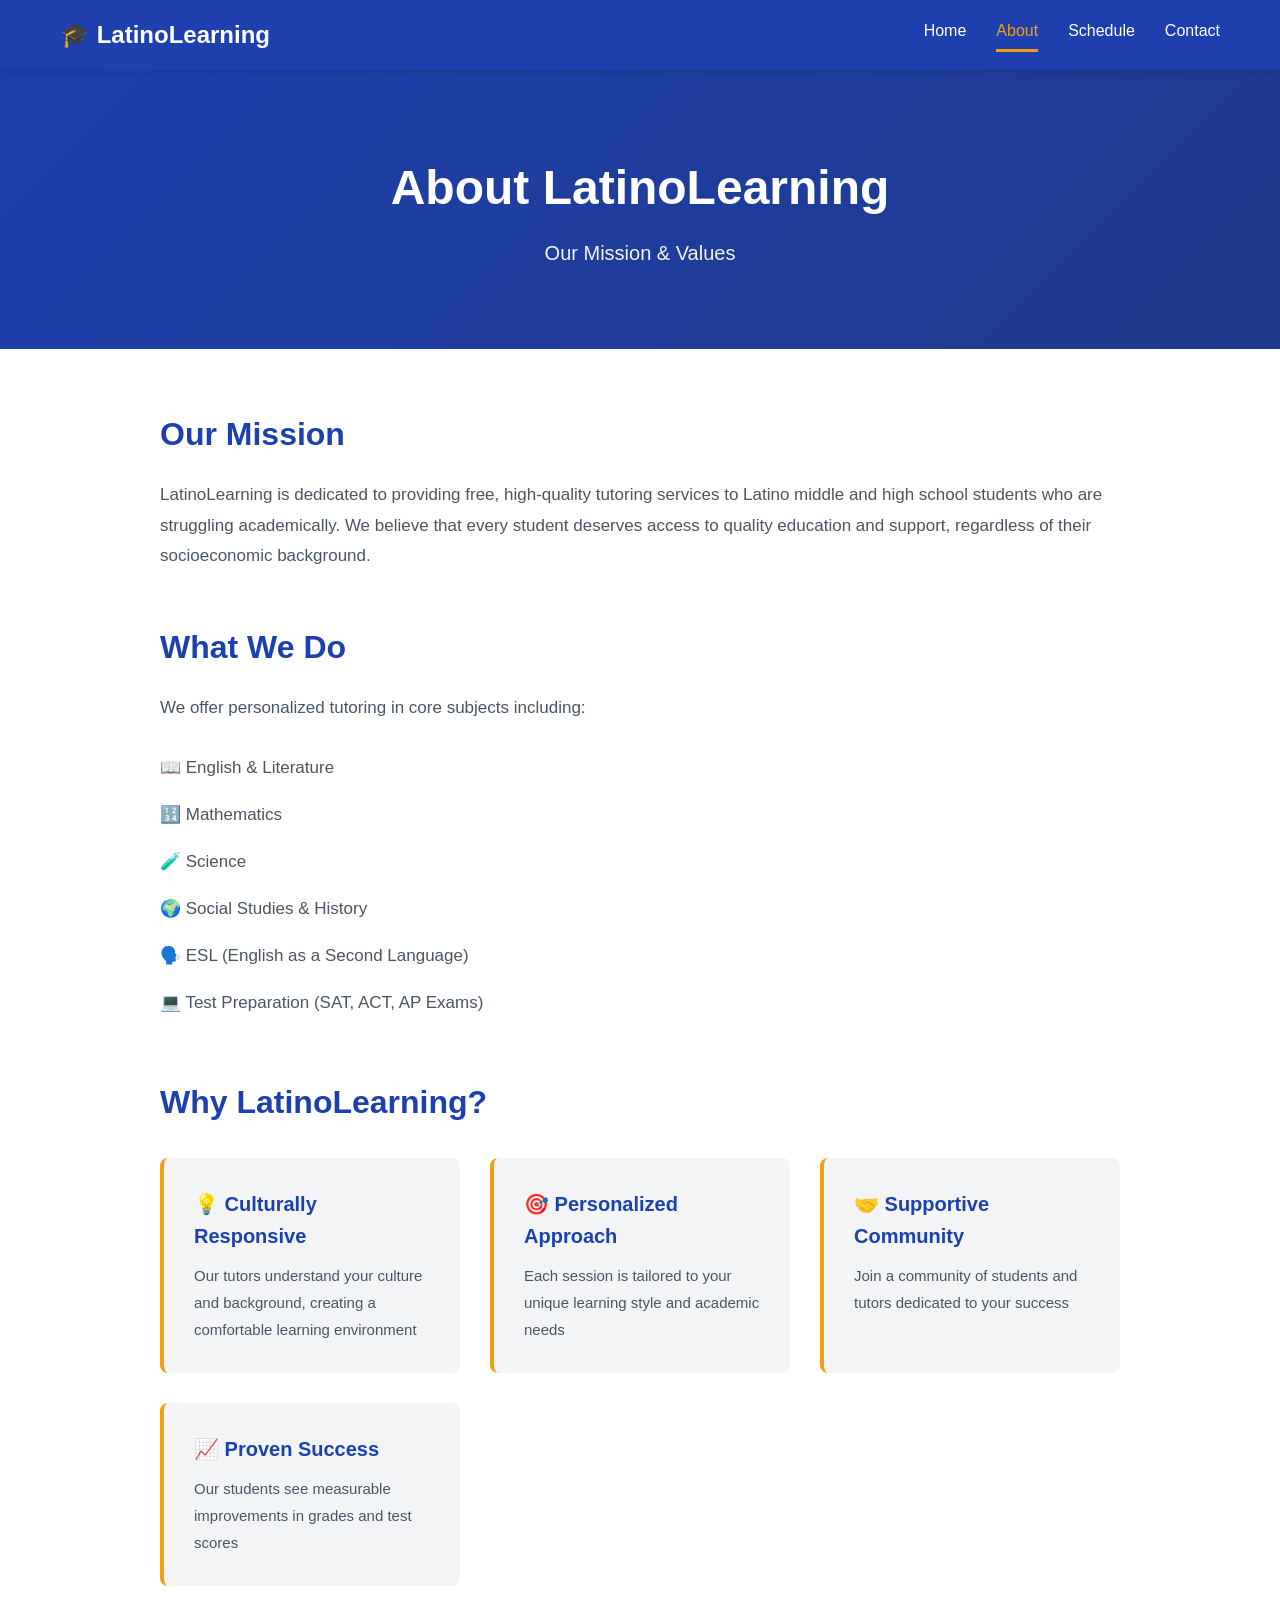
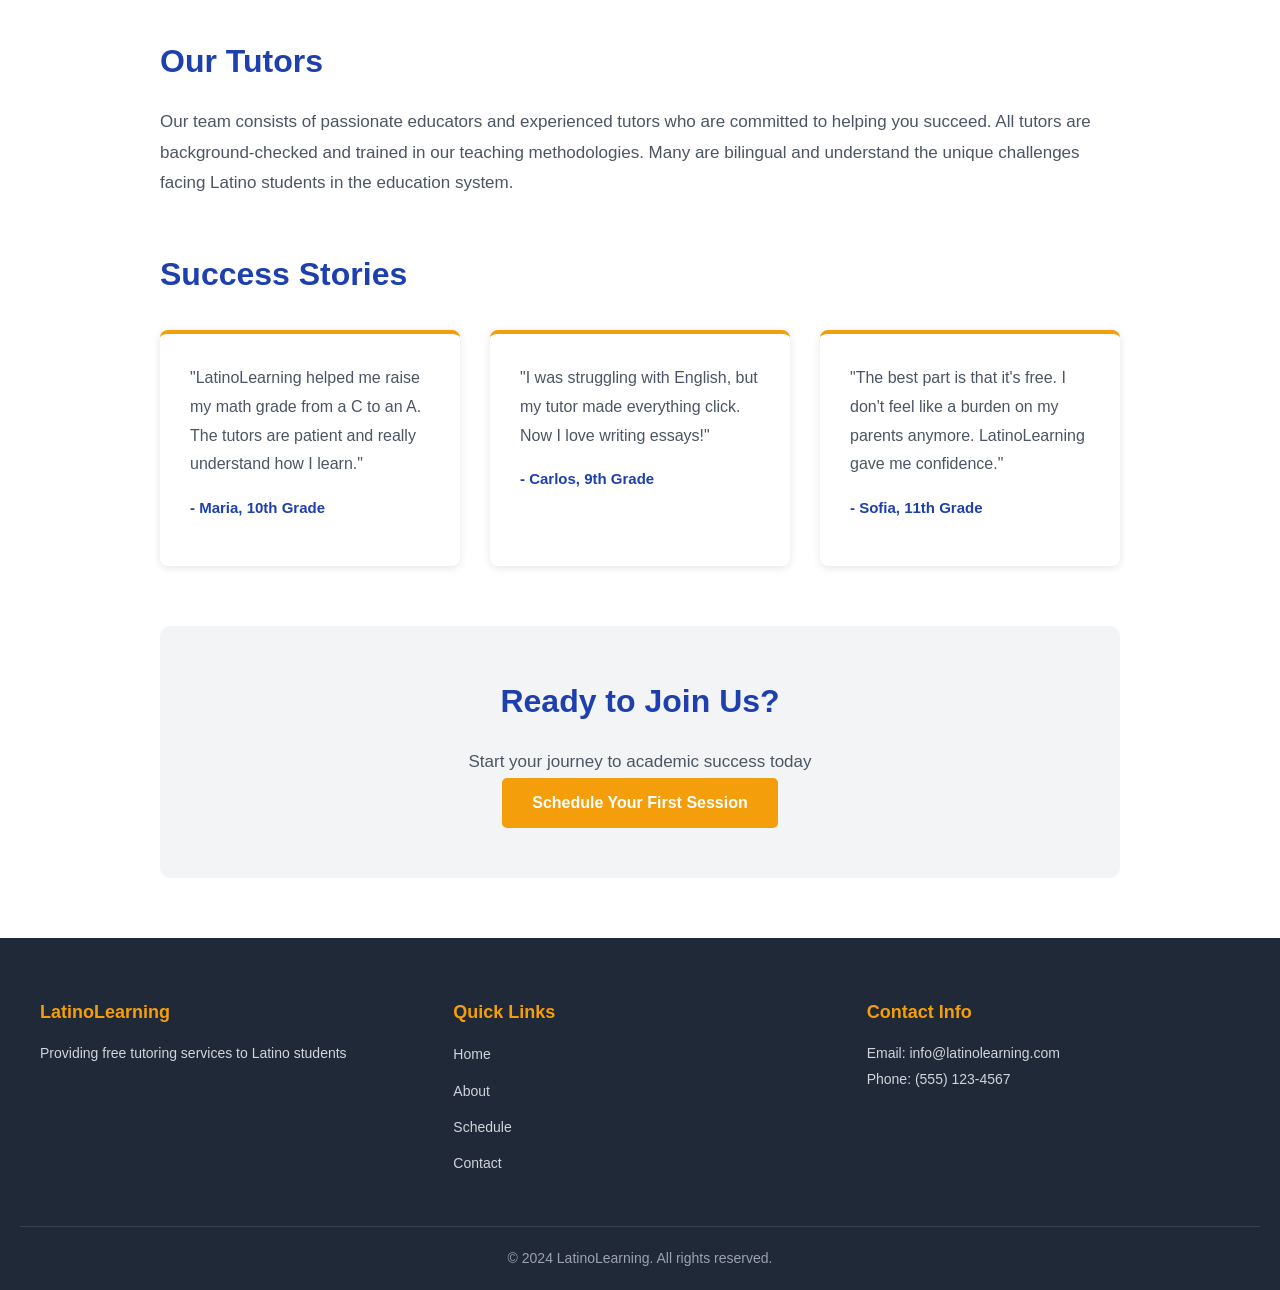
==== about.html @ cfc7b00e "Create about.html page for LatinoLearning website" ====
<!DOCTYPE html>
<html lang="en">
<head>
    <meta charset="UTF-8">
    <meta name="viewport" content="width=device-width, initial-scale=1.0">
    <title>About - LatinoLearning</title>
    <link rel="stylesheet" href="styles.css">
</head>
<body>
    <!-- Navigation Bar -->
    <nav class="navbar">
        <div class="nav-container">
            <div class="nav-logo">
                <a href="index.html">🎓 LatinoLearning</a>
            </div>
            <ul class="nav-menu">
                <li class="nav-item"><a href="index.html" class="nav-link">Home</a></li>
                <li class="nav-item"><a href="about.html" class="nav-link active">About</a></li>
                <li class="nav-item"><a href="scheduling.html" class="nav-link">Schedule</a></li>
                <li class="nav-item"><a href="contact.html" class="nav-link">Contact</a></li>
            </ul>
        </div>
    </nav>

    <!-- About Hero -->
    <section class="page-hero">
        <h1>About LatinoLearning</h1>
        <p>Our Mission & Values</p>
    </section>

    <!-- About Content -->
    <section class="about-content">
        <div class="about-section">
            <h2>Our Mission</h2>
            <p>
                LatinoLearning is dedicated to providing free, high-quality tutoring services to Latino middle and high school students 
                who are struggling academically. We believe that every student deserves access to quality education and support, 
                regardless of their socioeconomic background.
            </p>
        </div>

        <div class="about-section">
            <h2>What We Do</h2>
            <p>
                We offer personalized tutoring in core subjects including:
            </p>
            <ul class="subject-list">
                <li>📖 English & Literature</li>
                <li>🔢 Mathematics</li>
                <li>🧪 Science</li>
                <li>🌍 Social Studies & History</li>
                <li>🗣️ ESL (English as a Second Language)</li>
                <li>💻 Test Preparation (SAT, ACT, AP Exams)</li>
            </ul>
        </div>

        <div class="about-section">
            <h2>Why LatinoLearning?</h2>
            <div class="benefits-grid">
                <div class="benefit-item">
                    <h3>💡 Culturally Responsive</h3>
                    <p>Our tutors understand your culture and background, creating a comfortable learning environment</p>
                </div>
                <div class="benefit-item">
                    <h3>🎯 Personalized Approach</h3>
                    <p>Each session is tailored to your unique learning style and academic needs</p>
                </div>
                <div class="benefit-item">
                    <h3>🤝 Supportive Community</h3>
                    <p>Join a community of students and tutors dedicated to your success</p>
                </div>
                <div class="benefit-item">
                    <h3>📈 Proven Success</h3>
                    <p>Our students see measurable improvements in grades and test scores</p>
                </div>
            </div>
        </div>

        <div class="about-section">
            <h2>Our Tutors</h2>
            <p>
                Our team consists of passionate educators and experienced tutors who are committed to helping you succeed. 
                All tutors are background-checked and trained in our teaching methodologies. Many are bilingual and understand 
                the unique challenges facing Latino students in the education system.
            </p>
        </div>

        <div class="about-section">
            <h2>Success Stories</h2>
            <div class="testimonials">
                <div class="testimonial">
                    <p>"LatinoLearning helped me raise my math grade from a C to an A. The tutors are patient and really understand how I learn."</p>
                    <p class="testimonial-author">- Maria, 10th Grade</p>
                </div>
                <div class="testimonial">
                    <p>"I was struggling with English, but my tutor made everything click. Now I love writing essays!"</p>
                    <p class="testimonial-author">- Carlos, 9th Grade</p>
                </div>
                <div class="testimonial">
                    <p>"The best part is that it's free. I don't feel like a burden on my parents anymore. LatinoLearning gave me confidence."</p>
                    <p class="testimonial-author">- Sofia, 11th Grade</p>
                </div>
            </div>
        </div>

        <div class="about-section cta-section">
            <h2>Ready to Join Us?</h2>
            <p>Start your journey to academic success today</p>
            <a href="scheduling.html" class="btn btn-primary">Schedule Your First Session</a>
        </div>
    </section>

    <!-- Footer -->
    <footer class="footer">
        <div class="footer-content">
            <div class="footer-section">
                <h4>LatinoLearning</h4>
                <p>Providing free tutoring services to Latino students</p>
            </div>
            <div class="footer-section">
                <h4>Quick Links</h4>
                <ul>
                    <li><a href="index.html">Home</a></li>
                    <li><a href="about.html">About</a></li>
                    <li><a href="scheduling.html">Schedule</a></li>
                    <li><a href="contact.html">Contact</a></li>
                </ul>
            </div>
            <div class="footer-section">
                <h4>Contact Info</h4>
                <p>Email: <a href="mailto:info@latinolearning.com">info@latinolearning.com</a></p>
                <p>Phone: (555) 123-4567</p>
            </div>
        </div>
        <div class="footer-bottom">
            <p>&copy; 2024 LatinoLearning. All rights reserved.</p>
        </div>
    </footer>

    <script src="script.js"></script>
</body>
</html>
---- styles.css ----
/* ==================== GENERAL STYLES ==================== */
* {
    margin: 0;
    padding: 0;
    box-sizing: border-box;
}

:root {
    --primary-color: #1e40af;
    --secondary-color: #f59e0b;
    --success-color: #10b981;
    --danger-color: #ef4444;
    --light-bg: #f3f4f6;
    --dark-text: #1f2937;
    --medium-text: #4b5563;
    --light-text: #9ca3af;
    --border-color: #e5e7eb;
}

body {
    font-family: 'Segoe UI', Tahoma, Geneva, Verdana, sans-serif;
    color: var(--dark-text);
    line-height: 1.6;
    background-color: #fff;
}

/* ==================== NAVIGATION BAR ==================== */
.navbar {
    background-color: var(--primary-color);
    padding: 0;
    position: sticky;
    top: 0;
    z-index: 100;
    box-shadow: 0 2px 4px rgba(0, 0, 0, 0.1);
}

.nav-container {
    max-width: 1200px;
    margin: 0 auto;
    padding: 0 20px;
    display: flex;
    justify-content: space-between;
    align-items: center;
    height: 70px;
}

.nav-logo a {
    color: white;
    font-size: 24px;
    font-weight: bold;
    text-decoration: none;
    transition: opacity 0.3s;
}

.nav-logo a:hover {
    opacity: 0.9;
}

.nav-menu {
    display: flex;
    list-style: none;
    gap: 30px;
}

.nav-item {
    height: 70px;
    display: flex;
    align-items: center;
}

.nav-link {
    color: white;
    text-decoration: none;
    font-weight: 500;
    transition: color 0.3s;
    padding-bottom: 5px;
    border-bottom: 3px solid transparent;
}

.nav-link:hover,
.nav-link.active {
    color: var(--secondary-color);
    border-bottom-color: var(--secondary-color);
}

/* ==================== HERO SECTION ==================== */
.hero {
    background: linear-gradient(135deg, var(--primary-color) 0%, #1e3a8a 100%);
    color: white;
    padding: 120px 20px;
    text-align: center;
    min-height: 600px;
    display: flex;
    align-items: center;
    justify-content: center;
}

.hero-content {
    max-width: 800px;
}

.hero h1 {
    font-size: 56px;
    margin-bottom: 20px;
    font-weight: bold;
}

.hero p {
    font-size: 24px;
    margin-bottom: 10px;
}

.hero-subtitle {
    font-size: 18px;
    margin-bottom: 40px;
    opacity: 0.95;
}

.hero-buttons {
    display: flex;
    gap: 20px;
    justify-content: center;
    flex-wrap: wrap;
}

/* ==================== BUTTONS ==================== */
.btn {
    padding: 12px 30px;
    border-radius: 5px;
    text-decoration: none;
    font-size: 16px;
    font-weight: 600;
    transition: all 0.3s;
    border: none;
    cursor: pointer;
    display: inline-block;
}

.btn-primary {
    background-color: var(--secondary-color);
    color: white;
}

.btn-primary:hover {
    background-color: #d97706;
    transform: translateY(-2px);
    box-shadow: 0 4px 12px rgba(245, 158, 11, 0.3);
}

.btn-secondary {
    background-color: white;
    color: var(--primary-color);
}

.btn-secondary:hover {
    background-color: var(--light-bg);
    transform: translateY(-2px);
}

.btn-large {
    padding: 15px 40px;
    font-size: 18px;
}

/* ==================== FEATURES SECTION ==================== */
.features {
    max-width: 1200px;
    margin: 100px auto;
    padding: 0 20px;
}

.features h2 {
    text-align: center;
    font-size: 42px;
    margin-bottom: 60px;
    color: var(--dark-text);
}

.features-grid {
    display: grid;
    grid-template-columns: repeat(auto-fit, minmax(300px, 1fr));
    gap: 40px;
}

.feature-card {
    background: white;
    padding: 40px 30px;
    border-radius: 10px;
    text-align: center;
    box-shadow: 0 2px 8px rgba(0, 0, 0, 0.1);
    transition: all 0.3s;
}

.feature-card:hover {
    transform: translateY(-5px);
    box-shadow: 0 8px 20px rgba(0, 0, 0, 0.15);
}

.feature-icon {
    font-size: 48px;
    margin-bottom: 20px;
}

.feature-card h3 {
    font-size: 24px;
    margin-bottom: 15px;
    color: var(--primary-color);
}

.feature-card p {
    color: var(--medium-text);
    line-height: 1.8;
}

/* ==================== CTA SECTION ==================== */
.cta {
    background: linear-gradient(135deg, var(--primary-color) 0%, #1e3a8a 100%);
    color: white;
    padding: 80px 20px;
    text-align: center;
    margin: 100px 0 0 0;
}

.cta h2 {
    font-size: 42px;
    margin-bottom: 20px;
}

.cta p {
    font-size: 20px;
    margin-bottom: 30px;
    opacity: 0.95;
}

/* ==================== ABOUT PAGE ==================== */
.page-hero {
    background: linear-gradient(135deg, var(--primary-color) 0%, #1e3a8a 100%);
    color: white;
    padding: 80px 20px;
    text-align: center;
}

.page-hero h1 {
    font-size: 48px;
    margin-bottom: 10px;
}

.page-hero p {
    font-size: 20px;
    opacity: 0.95;
}

.about-content {
    max-width: 1000px;
    margin: 60px auto;
    padding: 0 20px;
}

.about-section {
    margin-bottom: 50px;
}

.about-section h2 {
    font-size: 32px;
    color: var(--primary-color);
    margin-bottom: 20px;
}

.about-section p {
    font-size: 17px;
    color: var(--medium-text);
    line-height: 1.8;
}

.subject-list {
    list-style: none;
    margin-top: 20px;
}

.subject-list li {
    padding: 10px 0;
    font-size: 17px;
    color: var(--medium-text);
}

.benefits-grid {
    display: grid;
    grid-template-columns: repeat(auto-fit, minmax(250px, 1fr));
    gap: 30px;
    margin-top: 30px;
}

.benefit-item {
    background: var(--light-bg);
    padding: 30px;
    border-radius: 8px;
    border-left: 4px solid var(--secondary-color);
}

.benefit-item h3 {
    font-size: 20px;
    color: var(--primary-color);
    margin-bottom: 10px;
}

.benefit-item p {
    color: var(--medium-text);
    font-size: 15px;
}

.testimonials {
    display: grid;
    grid-template-columns: repeat(auto-fit, minmax(250px, 1fr));
    gap: 30px;
    margin-top: 30px;
}

.testimonial {
    background: white;
    padding: 30px;
    border-radius: 8px;
    box-shadow: 0 2px 8px rgba(0, 0, 0, 0.1);
    border-top: 4px solid var(--secondary-color);
}

.testimonial p {
    color: var(--medium-text);
    font-size: 16px;
    line-height: 1.8;
    margin-bottom: 15px;
}

.testimonial-author {
    font-weight: 600;
    color: var(--primary-color) !important;
    font-size: 15px !important;
}

.cta-section {
    background: var(--light-bg);
    padding: 50px;
    border-radius: 10px;
    text-align: center;
    margin-top: 60px;
}

.cta-section h2 {
    color: var(--primary-color);
}

/* ==================== SCHEDULING PAGE ==================== */
.scheduling-content {
    max-width: 1200px;
    margin: 60px auto;
    padding: 0 20px;
}

.scheduling-container {
    display: grid;
    grid-template-columns: 1fr 1fr;
    gap: 50px;
}

.scheduling-form-section h2,
.scheduling-info-section h2 {
    font-size: 32px;
    color: var(--primary-color);
    margin-bottom: 30px;
}

.scheduling-form-section h3,
.scheduling-info-section h3 {
    font-size: 24px;
    color: var(--primary-color);
    margin-bottom: 20px;
}

/* ==================== FORMS ==================== */
.scheduling-form,
.contact-form {
    display: flex;
    flex-direction: column;
}

.form-group {
    margin-bottom: 25px;
}

.form-group label {
    display: block;
    margin-bottom: 8px;
    font-weight: 600;
    color: var(--dark-text);
    font-size: 15px;
}

.form-group input,
.form-group select,
.form-group textarea {
    width: 100%;
    padding: 12px;
    border: 2px solid var(--border-color);
    border-radius: 5px;
    font-size: 15px;
    font-family: inherit;
    transition: border-color 0.3s;
}

.form-group input:focus,
.form-group select:focus,
.form-group textarea:focus {
    outline: none;
    border-color: var(--primary-color);
}

.form-group.checkbox {
    display: flex;
    align-items: center;
    flex-direction: row;
}

.form-group.checkbox input {
    width: auto;
    margin-right: 10px;
    margin-bottom: 0;
    cursor: pointer;
}

.form-group.checkbox label {
    margin-bottom: 0;
    margin-top: 0;
}

.form-note {
    font-size: 13px;
    color: var(--light-text);
    margin-top: 10px;
}

.form-message {
    padding: 15px;
    border-radius: 5px;
    margin-top: 20px;
    display: none;
    font-weight: 500;
}

.form-message.success {
    background-color: #d1fae5;
    color: #065f46;
    display: block;
}

.form-message.error {
    background-color: #fee2e2;
    color: #991b1b;
    display: block;
}

/* ==================== SCHEDULING INFO ==================== */
.info-box {
    background: var(--light-bg);
    padding: 20px;
    border-radius: 8px;
    margin-bottom: 20px;
    border-left: 4px solid var(--secondary-color);
}

.info-box h4 {
    color: var(--primary-color);
    margin-bottom: 10px;
    font-size: 16px;
}

.info-box p {
    color: var(--medium-text);
    font-size: 15px;
}

.faq {
    margin-top: 20px;
}

.faq-item {
    background: white;
    padding: 20px;
    border-radius: 8px;
    margin-bottom: 15px;
    border-left: 4px solid var(--secondary-color);
    box-shadow: 0 2px 4px rgba(0, 0, 0, 0.05);
}

.faq-item h4 {
    color: var(--primary-color);
    margin-bottom: 10px;
    font-size: 16px;
}

.faq-item p {
    color: var(--medium-text);
    font-size: 15px;
    line-height: 1.6;
}

/* ==================== CONTACT PAGE ==================== */
.contact-content {
    max-width: 1200px;
    margin: 60px auto;
    padding: 0 20px;
}

.contact-container {
    display: grid;
    grid-template-columns: 1fr 1fr;
    gap: 50px;
}

.contact-form-section h2,
.contact-info-section h2 {
    font-size: 32px;
    color: var(--primary-color);
    margin-bottom: 30px;
}

.contact-method {
    background: var(--light-bg);
    padding: 30px;
    border-radius: 8px;
    margin-bottom: 30px;
}

.contact-method h3 {
    color: var(--primary-color);
    margin-bottom: 15px;
    font-size: 20px;
}

.contact-method p {
    color: var(--medium-text);
    font-size: 15px;
    line-height: 1.8;
    margin-bottom: 10px;
}

.contact-method a {
    color: var(--primary-color);
    text-decoration: none;
    font-weight: 500;
    transition: color 0.3s;
}

.contact-method a:hover {
    color: var(--secondary-color);
}

.hours-list {
    list-style: none;
    margin: 15px 0;
}

.hours-list li {
    color: var(--medium-text);
    margin-bottom: 8px;
    font-size: 15px;
}

.social-links {
    display: flex;
    gap: 15px;
    flex-wrap: wrap;
}

.social-link {
    background: var(--primary-color);
    color: white;
    padding: 8px 15px;
    border-radius: 5px;
    text-decoration: none;
    font-size: 14px;
    font-weight: 600;
    transition: background-color 0.3s;
}

.social-link:hover {
    background-color: var(--secondary-color);
}

.map-section {
    background: var(--light-bg);
    padding: 60px 20px;
    border-radius: 10px;
    text-align: center;
    margin-top: 60px;
}

.map-section h2 {
    color: var(--primary-color);
    font-size: 32px;
    margin-bottom: 20px;
}

.map-placeholder {
    background: white;
    padding: 50px;
    border-radius: 8px;
    border: 2px dashed var(--border-color);
    min-height: 300px;
    display: flex;
    align-items: center;
    justify-content: center;
    font-size: 18px;
    color: var(--light-text);
}

/* ==================== FOOTER ==================== */
.footer {
    background: var(--dark-text);
    color: white;
    padding: 60px 20px 20px;
    margin-top: 60px;
}

.footer-content {
    max-width: 1200px;
    margin: 0 auto;
    display: grid;
    grid-template-columns: repeat(auto-fit, minmax(250px, 1fr));
    gap: 40px;
    margin-bottom: 40px;
}

.footer-section h4 {
    font-size: 18px;
    margin-bottom: 15px;
    color: var(--secondary-color);
}

.footer-section p,
.footer-section a {
    font-size: 14px;
    color: #d1d5db;
    text-decoration: none;
    line-height: 1.8;
}

.footer-section a:hover {
    color: var(--secondary-color);
}

.footer-section ul {
    list-style: none;
}

.footer-section ul li {
    margin-bottom: 10px;
}

.footer-bottom {
    text-align: center;
    padding-top: 20px;
    border-top: 1px solid #374151;
    color: #9ca3af;
    font-size: 14px;
}

/* ==================== RESPONSIVE DESIGN ==================== */
@media (max-width: 768px) {
    .nav-menu {
        gap: 15px;
    }

    .hero h1 {
        font-size: 36px;
    }

    .hero p {
        font-size: 18px;
    }

    .hero-buttons {
        flex-direction: column;
        align-items: center;
    }

    .features h2 {
        font-size: 32px;
    }

    .features-grid {
        grid-template-columns: 1fr;
        gap: 20px;
    }

    .scheduling-container,
    .contact-container {
        grid-template-columns: 1fr;
        gap: 30px;
    }

    .page-hero h1 {
        font-size: 36px;
    }

    .about-section h2 {
        font-size: 24px;
    }

    .cta h2 {
        font-size: 32px;
    }
}

@media (max-width: 480px) {
    .nav-container {
        height: 60px;
    }

    .nav-logo a {
        font-size: 18px;
    }

    .nav-menu {
        gap: 10px;
        font-size: 14px;
    }

    .hero {
        padding: 60px 20px;
        min-height: 400px;
    }

    .hero h1 {
        font-size: 28px;
    }

    .hero p {
        font-size: 16px;
    }

    .btn {
        padding: 10px 20px;
        font-size: 14px;
    }

    .feature-card {
        padding: 20px;
    }

    .feature-icon {
        font-size: 36px;
    }
}
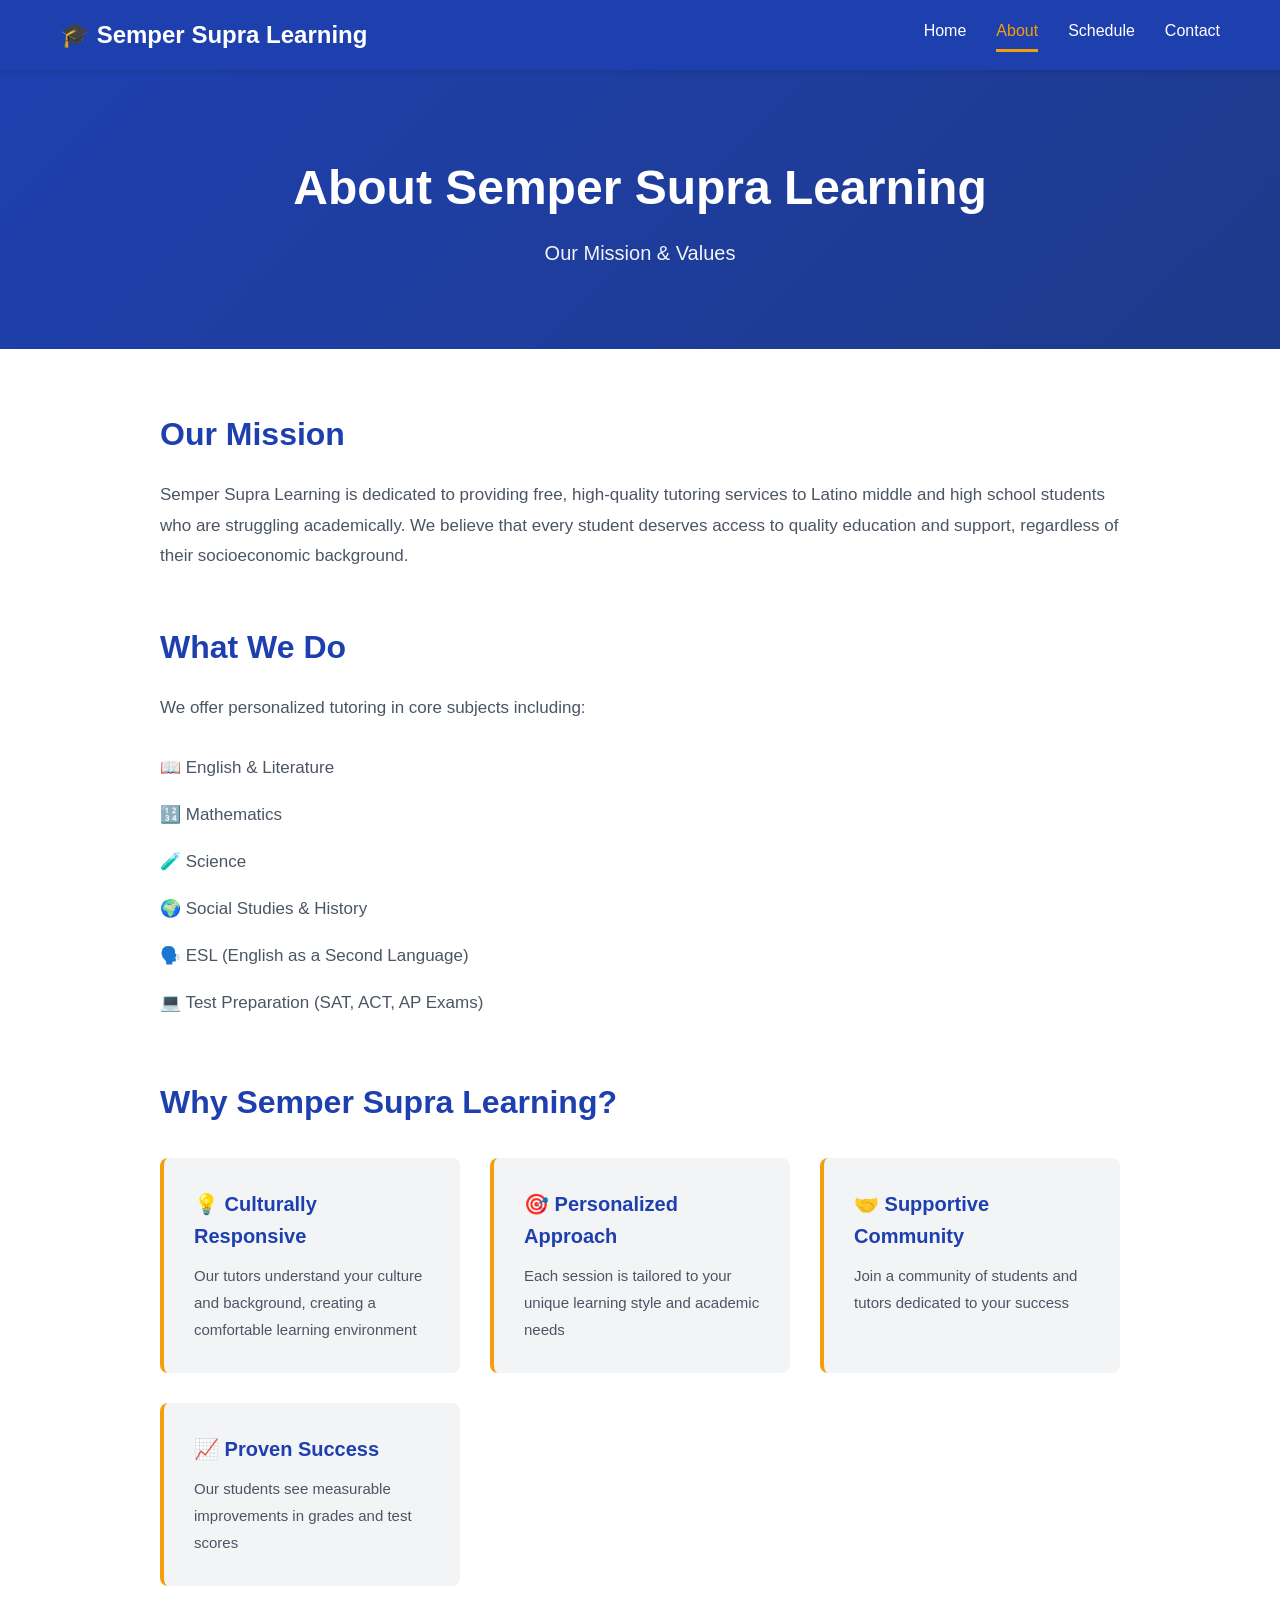
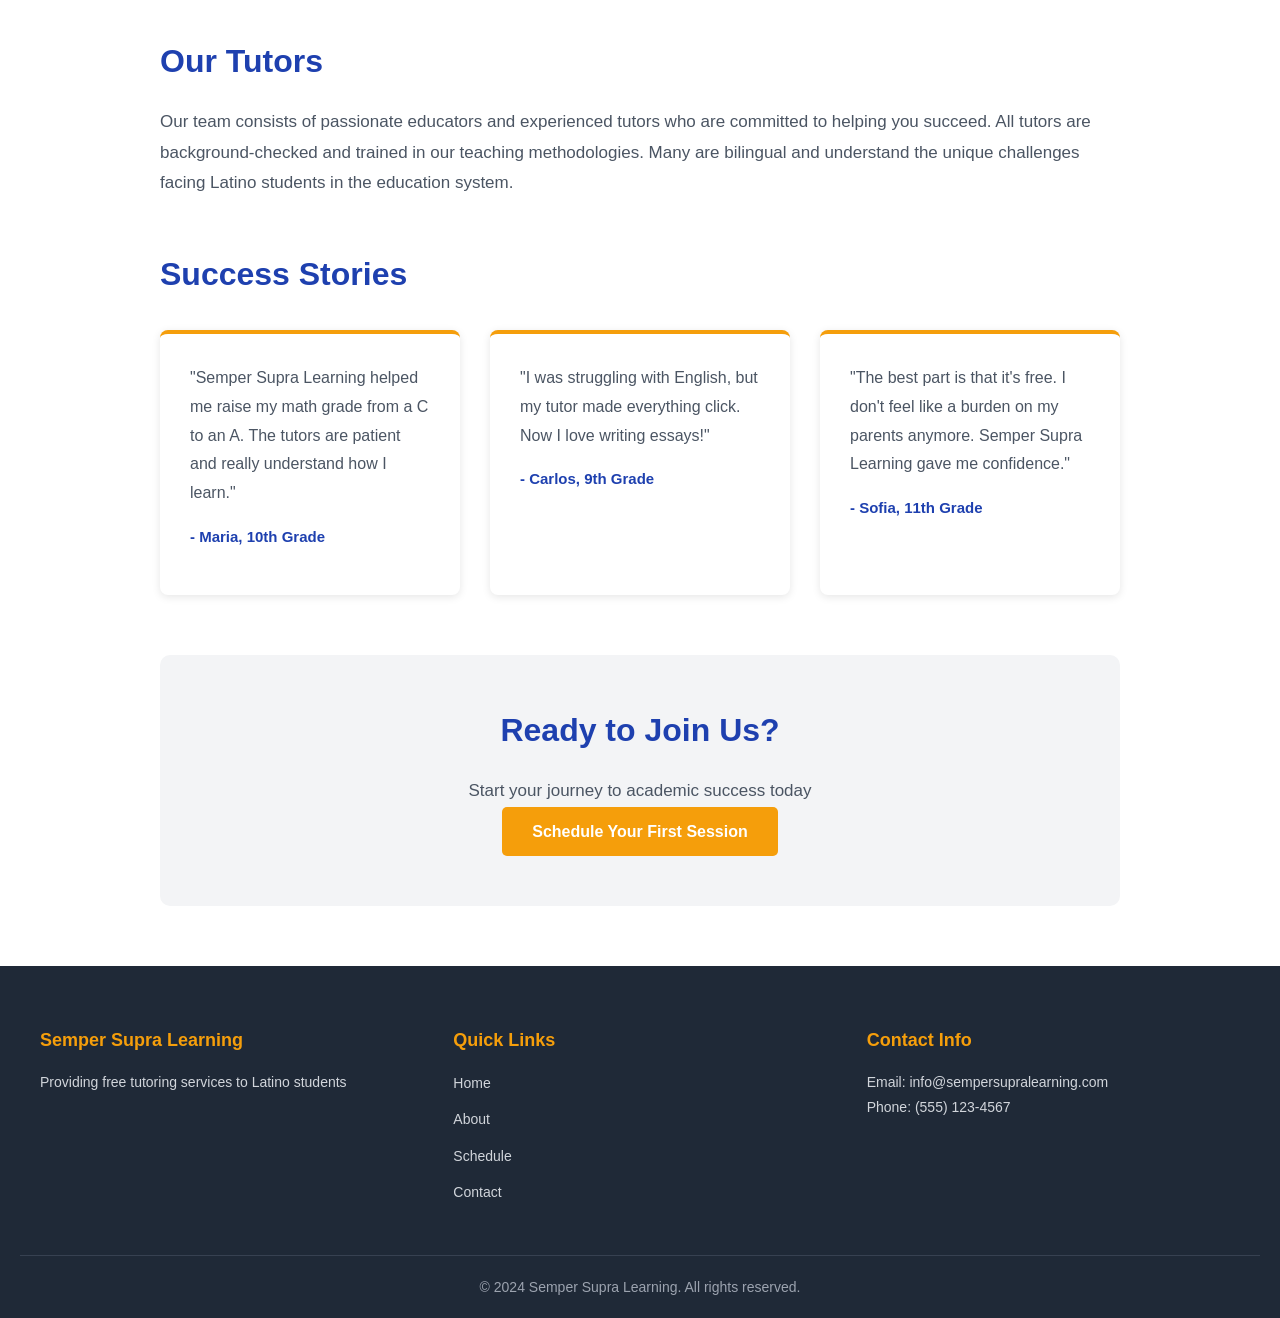
==== commit 2d8adf0f: "Update about page with new name Semper Supra Learning" ====
--- a/about.html
+++ b/about.html
@@ -3,7 +3,7 @@
 <head>
     <meta charset="UTF-8">
     <meta name="viewport" content="width=device-width, initial-scale=1.0">
-    <title>About - LatinoLearning</title>
+    <title>About - Semper Supra Learning</title>
     <link rel="stylesheet" href="styles.css">
 </head>
 <body>
@@ -11,7 +11,7 @@
     <nav class="navbar">
         <div class="nav-container">
             <div class="nav-logo">
-                <a href="index.html">🎓 LatinoLearning</a>
+                <a href="index.html">🎓 Semper Supra Learning</a>
             </div>
             <ul class="nav-menu">
                 <li class="nav-item"><a href="index.html" class="nav-link">Home</a></li>
@@ -24,7 +24,7 @@
 
     <!-- About Hero -->
     <section class="page-hero">
-        <h1>About LatinoLearning</h1>
+        <h1>About Semper Supra Learning</h1>
         <p>Our Mission & Values</p>
     </section>
 
@@ -33,7 +33,7 @@
         <div class="about-section">
             <h2>Our Mission</h2>
             <p>
-                LatinoLearning is dedicated to providing free, high-quality tutoring services to Latino middle and high school students 
+                Semper Supra Learning is dedicated to providing free, high-quality tutoring services to Latino middle and high school students 
                 who are struggling academically. We believe that every student deserves access to quality education and support, 
                 regardless of their socioeconomic background.
             </p>
@@ -55,7 +55,7 @@
         </div>
 
         <div class="about-section">
-            <h2>Why LatinoLearning?</h2>
+            <h2>Why Semper Supra Learning?</h2>
             <div class="benefits-grid">
                 <div class="benefit-item">
                     <h3>💡 Culturally Responsive</h3>
@@ -89,7 +89,7 @@
             <h2>Success Stories</h2>
             <div class="testimonials">
                 <div class="testimonial">
-                    <p>"LatinoLearning helped me raise my math grade from a C to an A. The tutors are patient and really understand how I learn."</p>
+                    <p>"Semper Supra Learning helped me raise my math grade from a C to an A. The tutors are patient and really understand how I learn."</p>
                     <p class="testimonial-author">- Maria, 10th Grade</p>
                 </div>
                 <div class="testimonial">
@@ -97,7 +97,7 @@
                     <p class="testimonial-author">- Carlos, 9th Grade</p>
                 </div>
                 <div class="testimonial">
-                    <p>"The best part is that it's free. I don't feel like a burden on my parents anymore. LatinoLearning gave me confidence."</p>
+                    <p>"The best part is that it's free. I don't feel like a burden on my parents anymore. Semper Supra Learning gave me confidence."</p>
                     <p class="testimonial-author">- Sofia, 11th Grade</p>
                 </div>
             </div>
@@ -114,7 +114,7 @@
     <footer class="footer">
         <div class="footer-content">
             <div class="footer-section">
-                <h4>LatinoLearning</h4>
+                <h4>Semper Supra Learning</h4>
                 <p>Providing free tutoring services to Latino students</p>
             </div>
             <div class="footer-section">
@@ -128,12 +128,12 @@
             </div>
             <div class="footer-section">
                 <h4>Contact Info</h4>
-                <p>Email: <a href="mailto:info@latinolearning.com">info@latinolearning.com</a></p>
+                <p>Email: <a href="mailto:info@sempersupralearning.com">info@sempersupralearning.com</a></p>
                 <p>Phone: (555) 123-4567</p>
             </div>
         </div>
         <div class="footer-bottom">
-            <p>&copy; 2024 LatinoLearning. All rights reserved.</p>
+            <p>&copy; 2024 Semper Supra Learning. All rights reserved.</p>
         </div>
     </footer>
 
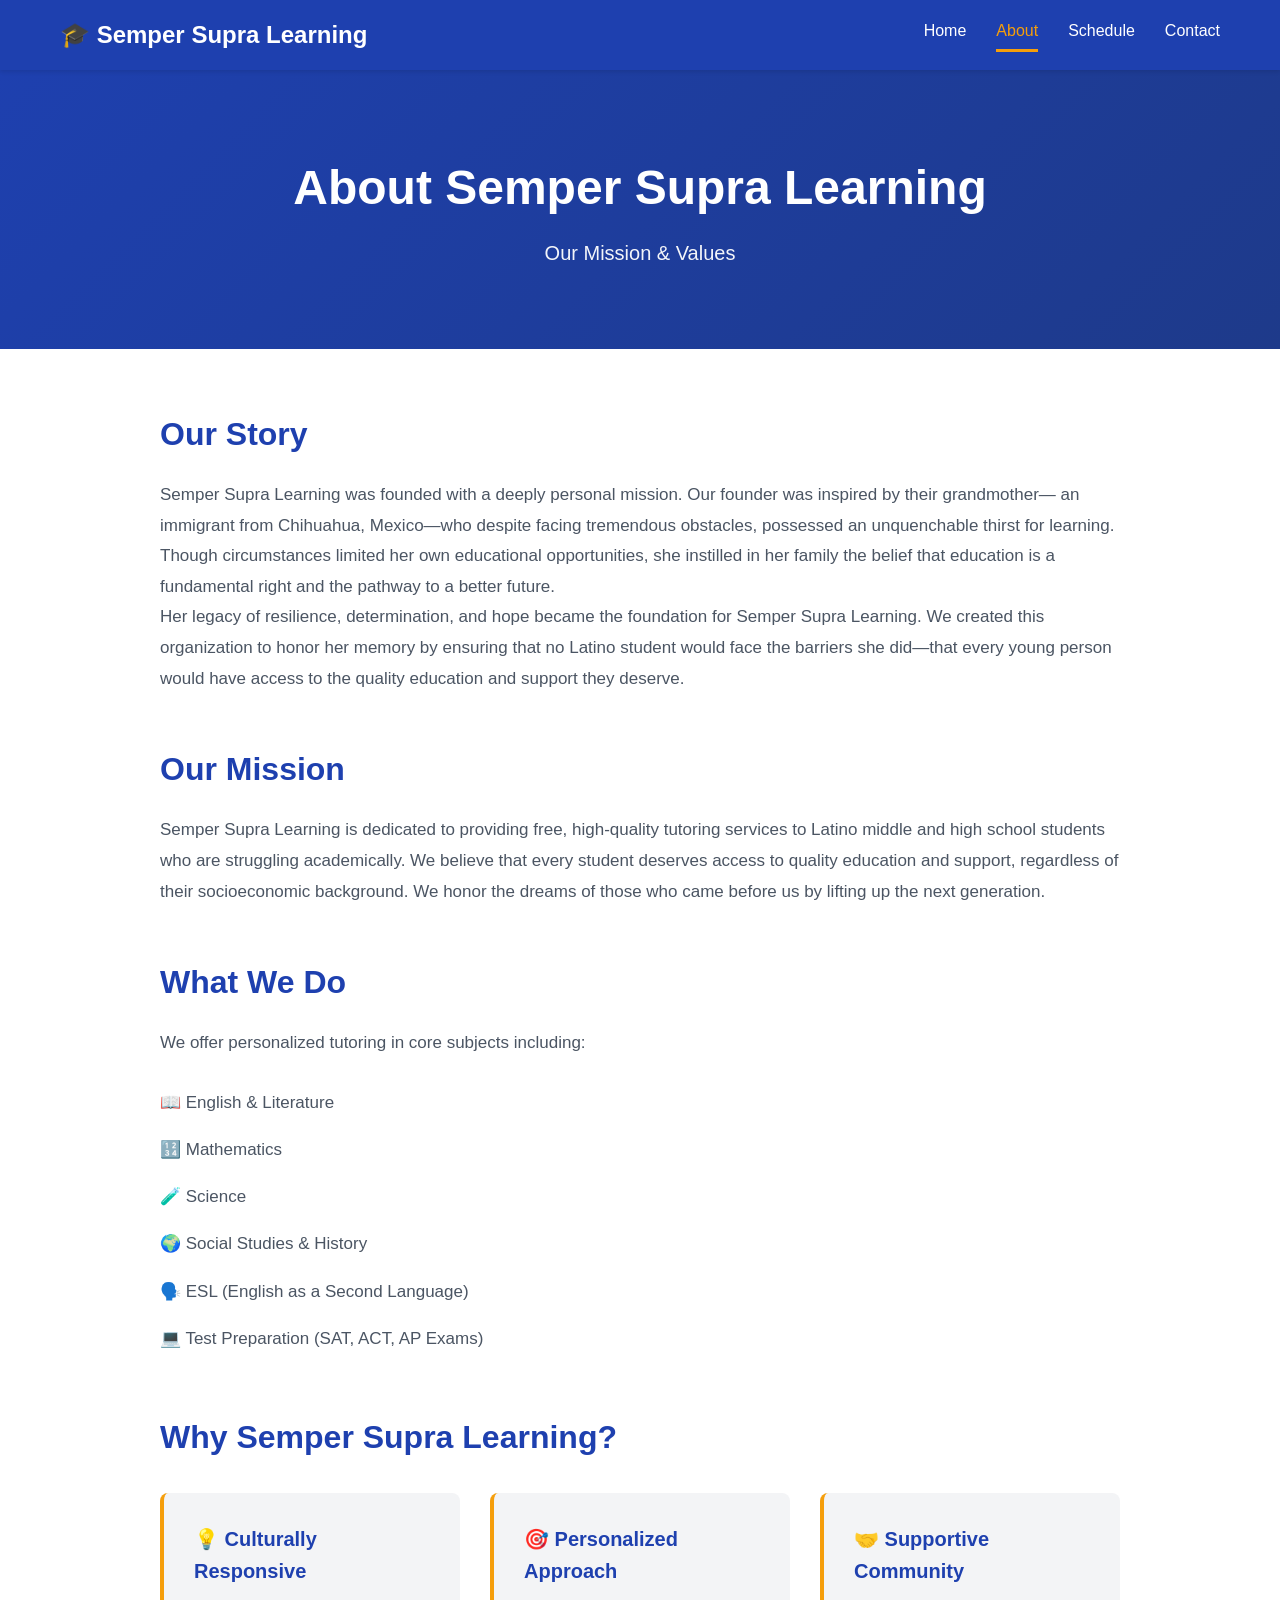
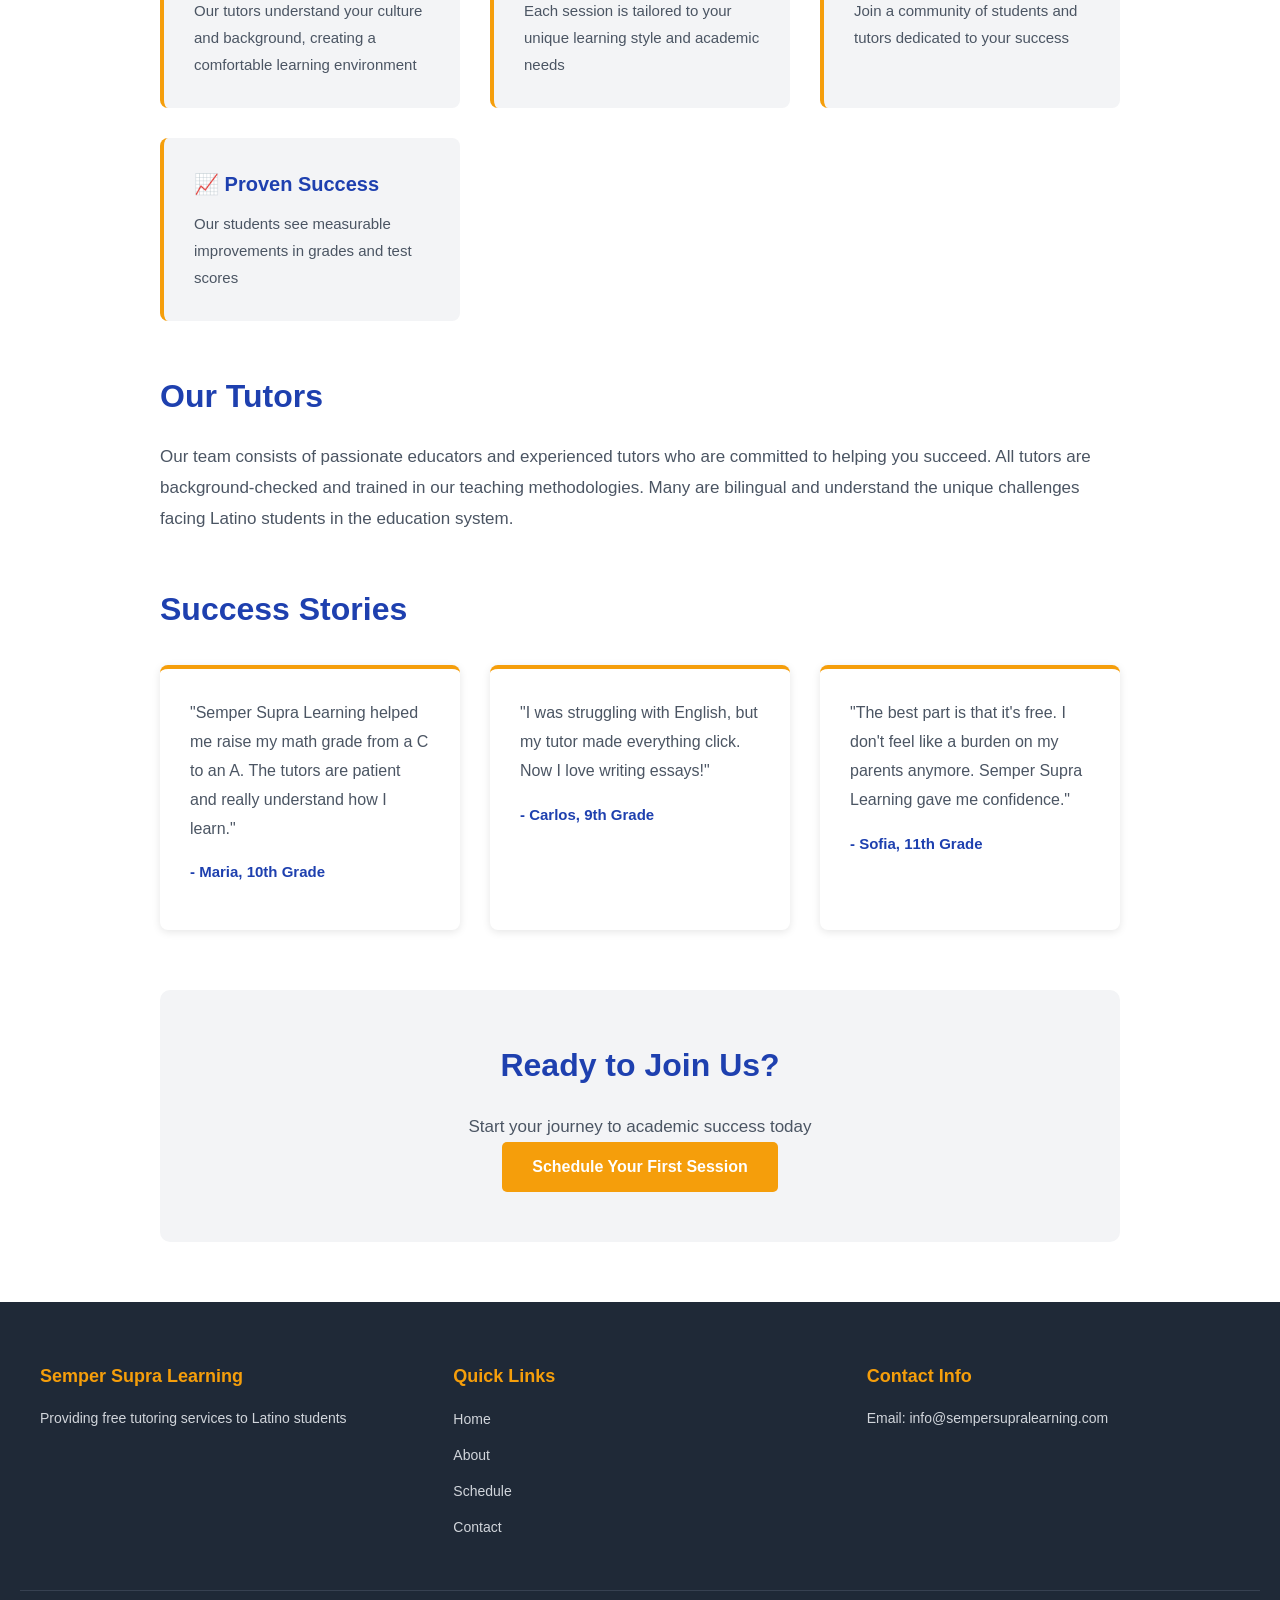
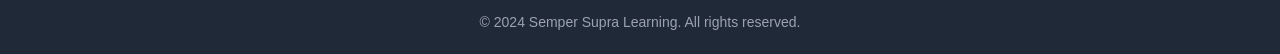
==== commit 5808c32e: "Add founder's story about grandmother from Chihuahua, Mexico to About page" ====
--- a/about.html
+++ b/about.html
@@ -31,11 +31,26 @@
     <!-- About Content -->
     <section class="about-content">
         <div class="about-section">
+            <h2>Our Story</h2>
+            <p>
+                Semper Supra Learning was founded with a deeply personal mission. Our founder was inspired by their grandmother—
+                an immigrant from Chihuahua, Mexico—who despite facing tremendous obstacles, possessed an unquenchable thirst for learning. 
+                Though circumstances limited her own educational opportunities, she instilled in her family the belief that education is 
+                a fundamental right and the pathway to a better future.
+            </p>
+            <p>
+                Her legacy of resilience, determination, and hope became the foundation for Semper Supra Learning. We created this 
+                organization to honor her memory by ensuring that no Latino student would face the barriers she did—that every young person 
+                would have access to the quality education and support they deserve.
+            </p>
+        </div>
+
+        <div class="about-section">
             <h2>Our Mission</h2>
             <p>
                 Semper Supra Learning is dedicated to providing free, high-quality tutoring services to Latino middle and high school students 
                 who are struggling academically. We believe that every student deserves access to quality education and support, 
-                regardless of their socioeconomic background.
+                regardless of their socioeconomic background. We honor the dreams of those who came before us by lifting up the next generation.
             </p>
         </div>
 
@@ -129,7 +144,6 @@
             <div class="footer-section">
                 <h4>Contact Info</h4>
                 <p>Email: <a href="mailto:info@sempersupralearning.com">info@sempersupralearning.com</a></p>
-                <p>Phone: (555) 123-4567</p>
             </div>
         </div>
         <div class="footer-bottom">
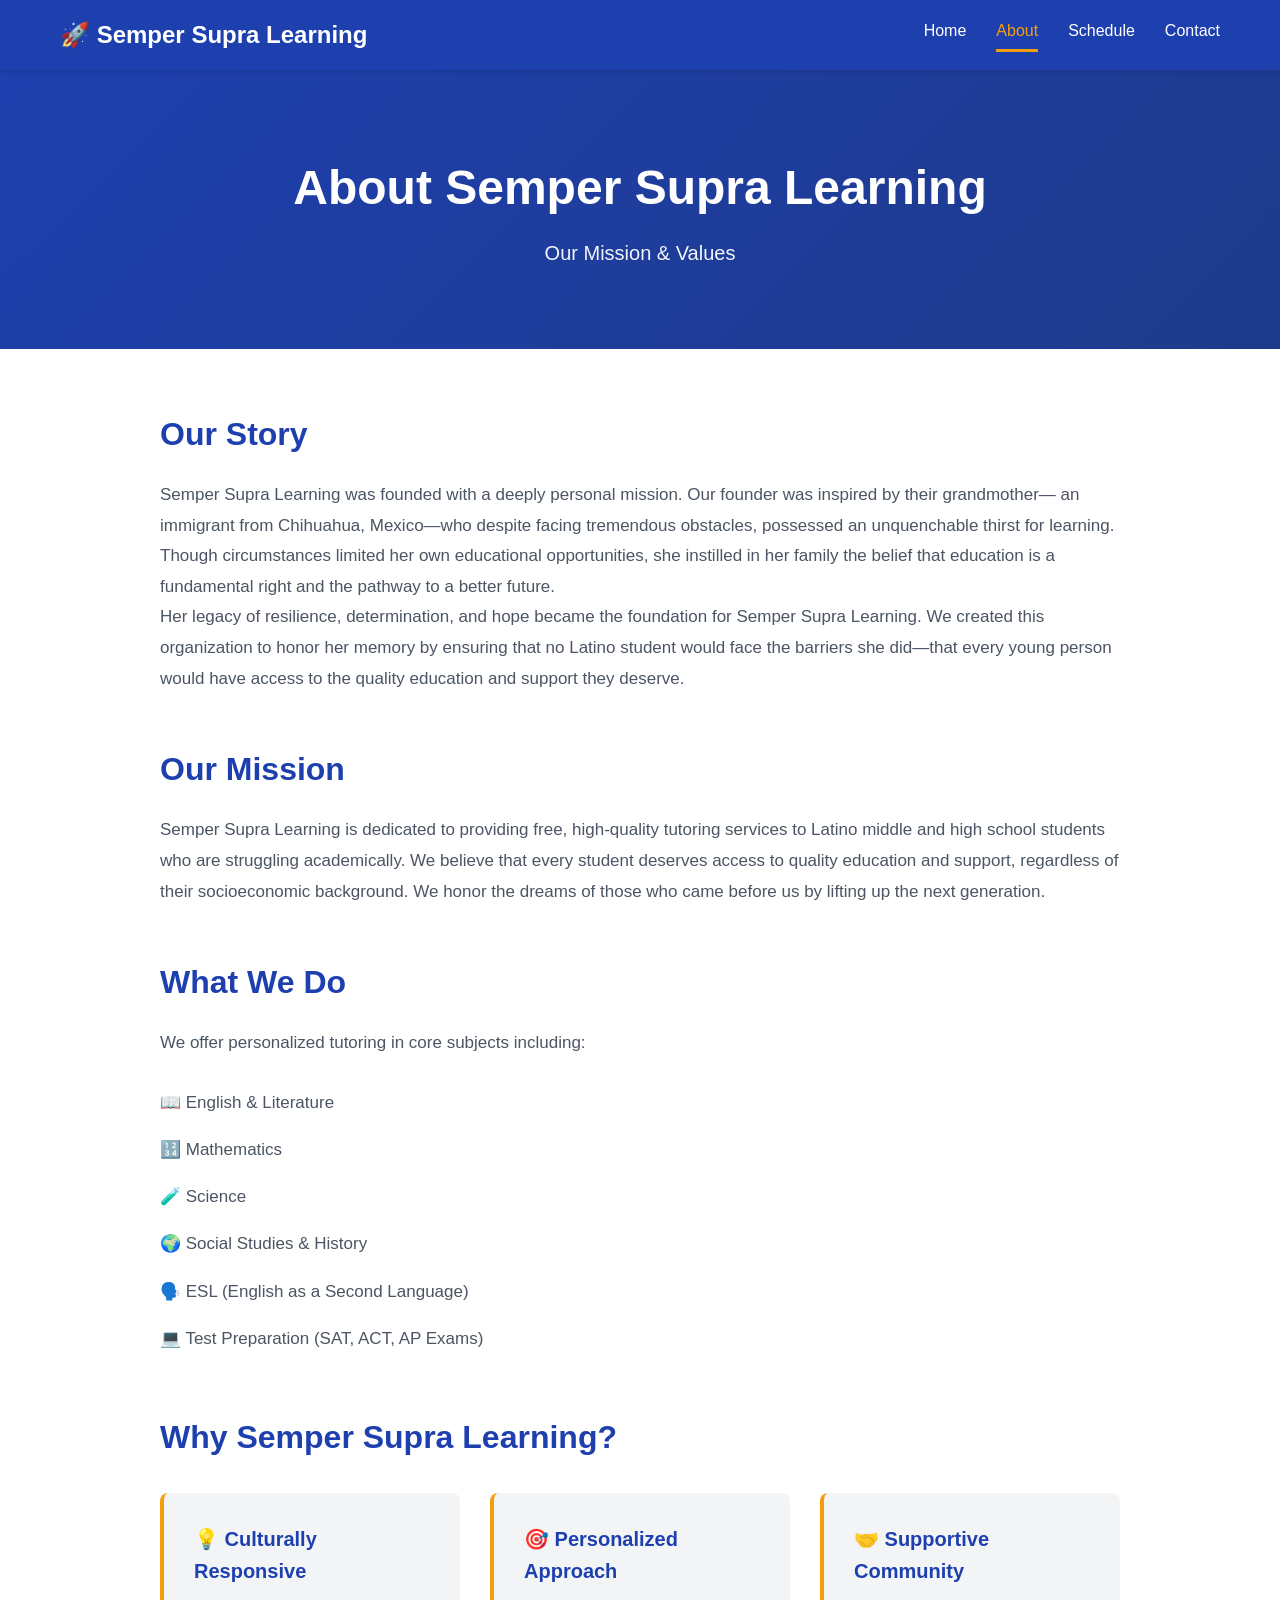
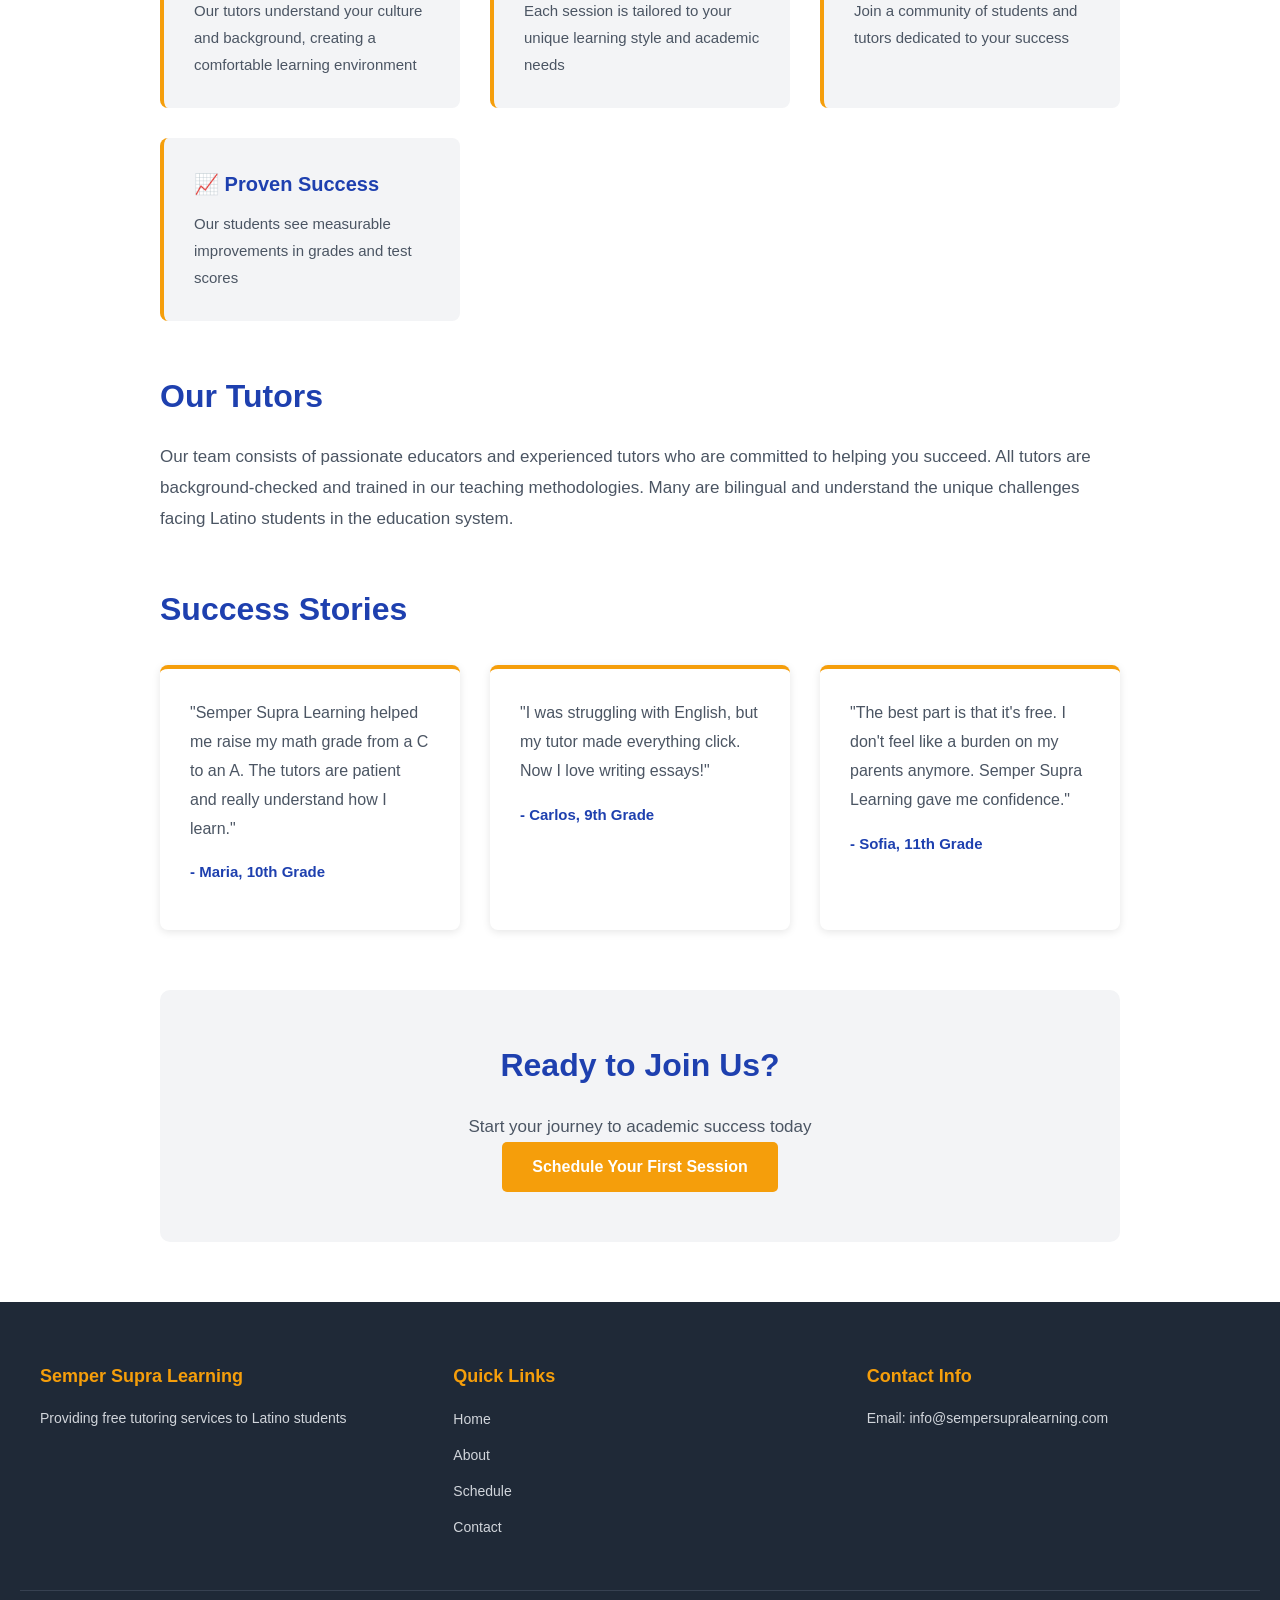
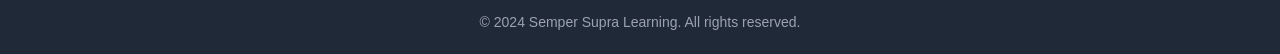
==== commit ba5055e8: "Add favicon link to about.html" ====
--- a/about.html
+++ b/about.html
@@ -4,6 +4,7 @@
     <meta charset="UTF-8">
     <meta name="viewport" content="width=device-width, initial-scale=1.0">
     <title>About - Semper Supra Learning</title>
+    <link rel="icon" type="image/svg+xml" href="favicon.svg">
     <link rel="stylesheet" href="styles.css">
 </head>
 <body>
@@ -11,7 +12,7 @@
     <nav class="navbar">
         <div class="nav-container">
             <div class="nav-logo">
-                <a href="index.html">🎓 Semper Supra Learning</a>
+                <a href="index.html">🚀 Semper Supra Learning</a>
             </div>
             <ul class="nav-menu">
                 <li class="nav-item"><a href="index.html" class="nav-link">Home</a></li>
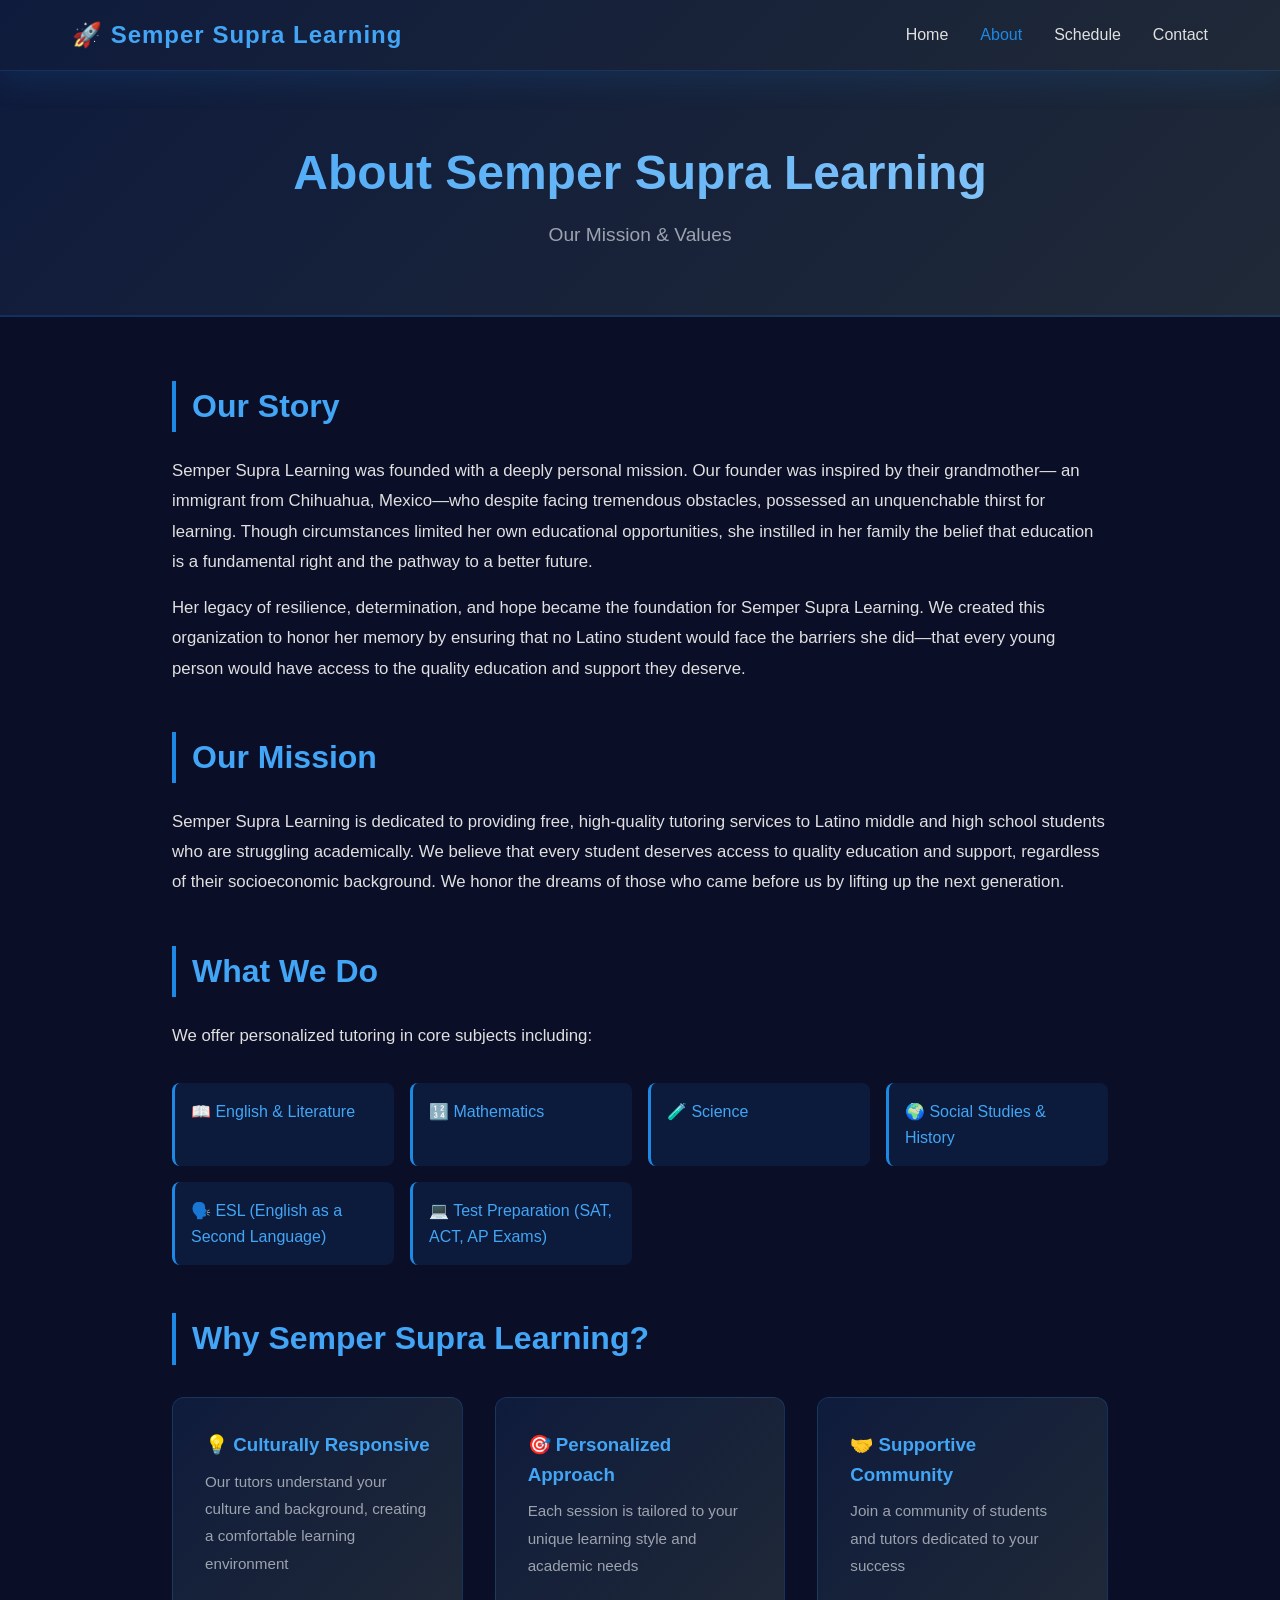
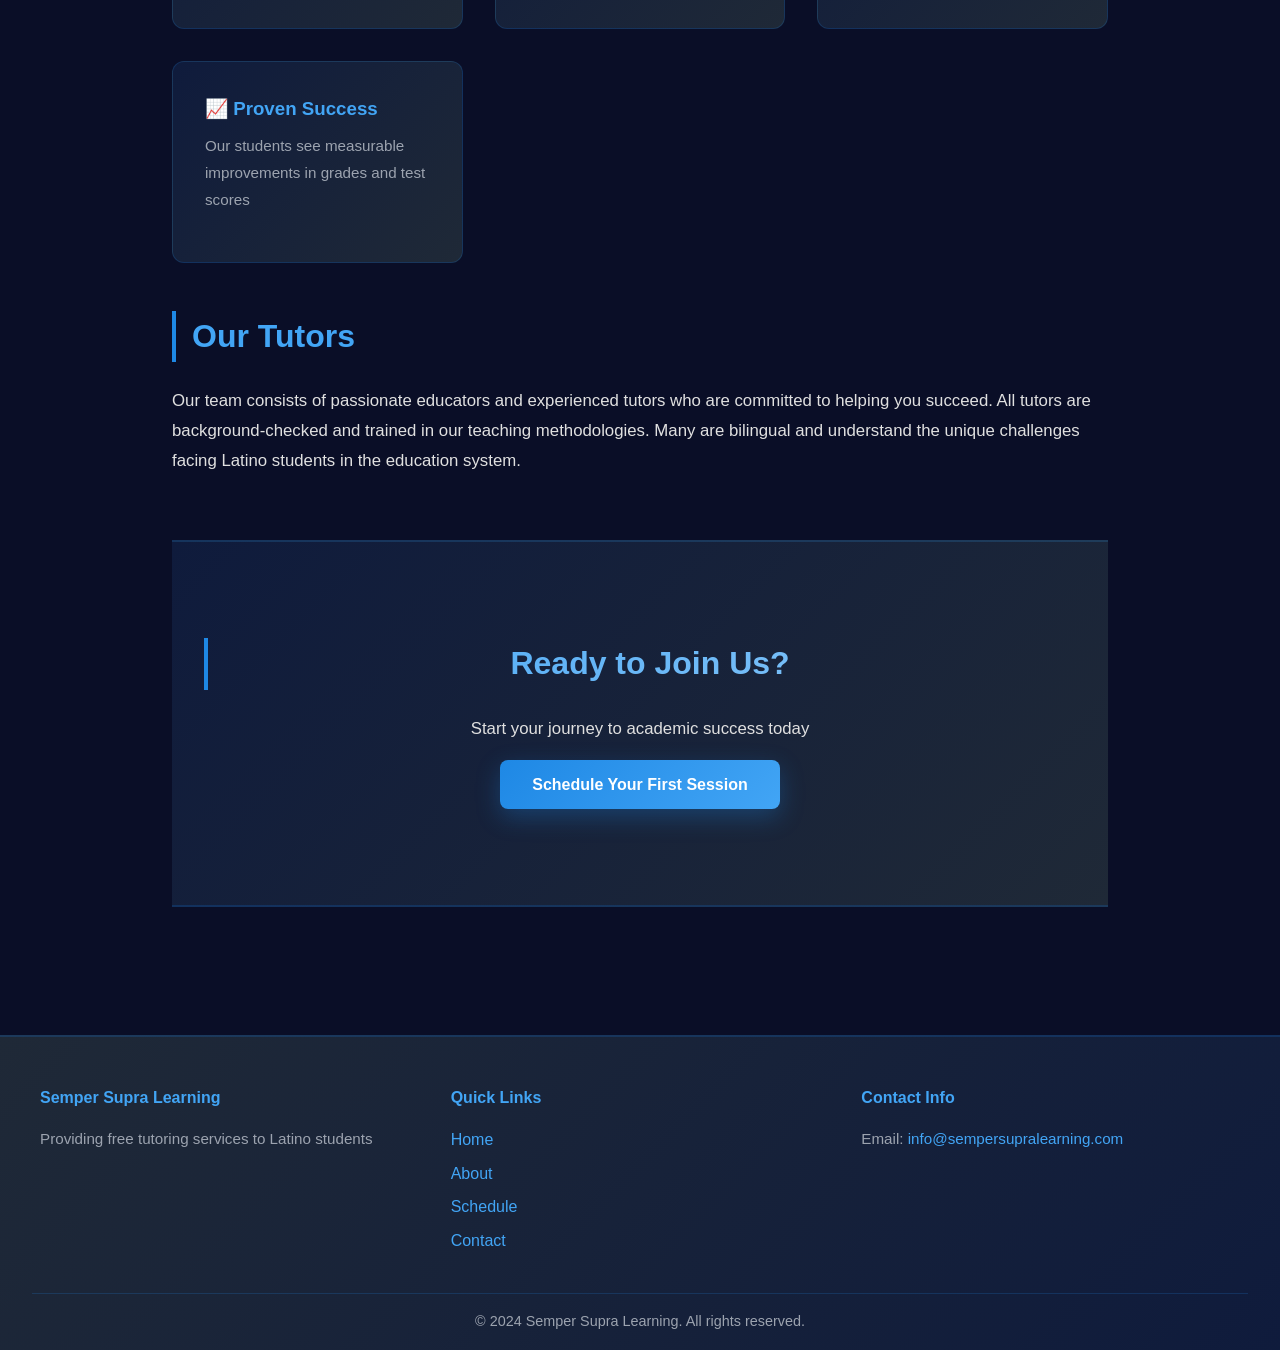
==== commit cd8b035c: "Update design to dark blue and gray futuristic theme, remove testimonials" ====
--- a/about.html
+++ b/about.html
@@ -101,24 +101,6 @@
             </p>
         </div>
 
-        <div class="about-section">
-            <h2>Success Stories</h2>
-            <div class="testimonials">
-                <div class="testimonial">
-                    <p>"Semper Supra Learning helped me raise my math grade from a C to an A. The tutors are patient and really understand how I learn."</p>
-                    <p class="testimonial-author">- Maria, 10th Grade</p>
-                </div>
-                <div class="testimonial">
-                    <p>"I was struggling with English, but my tutor made everything click. Now I love writing essays!"</p>
-                    <p class="testimonial-author">- Carlos, 9th Grade</p>
-                </div>
-                <div class="testimonial">
-                    <p>"The best part is that it's free. I don't feel like a burden on my parents anymore. Semper Supra Learning gave me confidence."</p>
-                    <p class="testimonial-author">- Sofia, 11th Grade</p>
-                </div>
-            </div>
-        </div>
-
         <div class="about-section cta-section">
             <h2>Ready to Join Us?</h2>
             <p>Start your journey to academic success today</p>
--- a/styles.css
+++ b/styles.css
@@ -1,650 +1,641 @@
-/* ==================== GENERAL STYLES ==================== */
+/* General Styles */
 * {
     margin: 0;
     padding: 0;
     box-sizing: border-box;
 }
 
-:root {
-    --primary-color: #1e40af;
-    --secondary-color: #f59e0b;
-    --success-color: #10b981;
-    --danger-color: #ef4444;
-    --light-bg: #f3f4f6;
-    --dark-text: #1f2937;
-    --medium-text: #4b5563;
-    --light-text: #9ca3af;
-    --border-color: #e5e7eb;
+html {
+    scroll-behavior: smooth;
 }
 
 body {
     font-family: 'Segoe UI', Tahoma, Geneva, Verdana, sans-serif;
-    color: var(--dark-text);
     line-height: 1.6;
-    background-color: #fff;
-}
-
-/* ==================== NAVIGATION BAR ==================== */
+    color: #e0e0e0;
+    background-color: #0a0e27;
+}
+
+/* Color Scheme */
+:root {
+    --primary-dark-blue: #0f1b3c;
+    --secondary-dark-blue: #1a2d5c;
+    --accent-blue: #1e88e5;
+    --light-accent: #42a5f5;
+    --dark-gray: #1f2937;
+    --medium-gray: #374151;
+    --light-gray: #4b5563;
+    --text-light: #e0e0e0;
+    --text-muted: #9ca3af;
+    --background: #0a0e27;
+}
+
+/* Navbar */
 .navbar {
-    background-color: var(--primary-color);
-    padding: 0;
+    background: linear-gradient(135deg, var(--primary-dark-blue) 0%, var(--dark-gray) 100%);
+    padding: 1rem 0;
     position: sticky;
     top: 0;
     z-index: 100;
-    box-shadow: 0 2px 4px rgba(0, 0, 0, 0.1);
+    box-shadow: 0 8px 32px rgba(30, 136, 229, 0.15);
+    border-bottom: 1px solid rgba(30, 136, 229, 0.2);
 }
 
 .nav-container {
     max-width: 1200px;
     margin: 0 auto;
-    padding: 0 20px;
     display: flex;
     justify-content: space-between;
     align-items: center;
-    height: 70px;
+    padding: 0 2rem;
 }
 
 .nav-logo a {
-    color: white;
-    font-size: 24px;
-    font-weight: bold;
+    font-size: 1.5rem;
+    font-weight: 700;
+    color: var(--light-accent);
     text-decoration: none;
-    transition: opacity 0.3s;
+    transition: all 0.3s ease;
+    letter-spacing: 1px;
 }
 
 .nav-logo a:hover {
-    opacity: 0.9;
+    color: #64b5f6;
+    text-shadow: 0 0 20px rgba(66, 165, 245, 0.5);
 }
 
 .nav-menu {
     display: flex;
     list-style: none;
-    gap: 30px;
-}
-
-.nav-item {
-    height: 70px;
-    display: flex;
-    align-items: center;
+    gap: 2rem;
 }
 
 .nav-link {
-    color: white;
+    color: var(--text-light);
     text-decoration: none;
+    transition: all 0.3s ease;
+    position: relative;
     font-weight: 500;
-    transition: color 0.3s;
-    padding-bottom: 5px;
-    border-bottom: 3px solid transparent;
-}
-
-.nav-link:hover,
+}
+
+.nav-link::after {
+    content: '';
+    position: absolute;
+    bottom: -5px;
+    left: 0;
+    width: 0;
+    height: 2px;
+    background: linear-gradient(90deg, var(--accent-blue), var(--light-accent));
+    transition: width 0.3s ease;
+}
+
+.nav-link:hover::after {
+    width: 100%;
+}
+
+.nav-link:hover {
+    color: var(--light-accent);
+}
+
 .nav-link.active {
-    color: var(--secondary-color);
-    border-bottom-color: var(--secondary-color);
-}
-
-/* ==================== HERO SECTION ==================== */
+    color: var(--accent-blue);
+}
+
+/* Hero Section */
 .hero {
-    background: linear-gradient(135deg, var(--primary-color) 0%, #1e3a8a 100%);
-    color: white;
-    padding: 120px 20px;
-    text-align: center;
-    min-height: 600px;
+    position: relative;
+    min-height: 100vh;
     display: flex;
     align-items: center;
     justify-content: center;
+    overflow: hidden;
+    background: linear-gradient(135deg, var(--primary-dark-blue) 0%, var(--dark-gray) 50%, var(--secondary-dark-blue) 100%);
+}
+
+.hero::before {
+    content: '';
+    position: absolute;
+    top: 0;
+    left: 0;
+    right: 0;
+    bottom: 0;
+    background: 
+        radial-gradient(circle at 20% 50%, rgba(30, 136, 229, 0.1) 0%, transparent 50%),
+        radial-gradient(circle at 80% 80%, rgba(66, 165, 245, 0.1) 0%, transparent 50%);
+    pointer-events: none;
 }
 
 .hero-content {
+    position: relative;
+    z-index: 2;
+    text-align: center;
     max-width: 800px;
+    animation: fadeInUp 1s ease-out;
+}
+
+@keyframes fadeInUp {
+    from {
+        opacity: 0;
+        transform: translateY(30px);
+    }
+    to {
+        opacity: 1;
+        transform: translateY(0);
+    }
 }
 
 .hero h1 {
-    font-size: 56px;
-    margin-bottom: 20px;
-    font-weight: bold;
+    font-size: 4rem;
+    font-weight: 800;
+    margin-bottom: 1rem;
+    background: linear-gradient(135deg, var(--light-accent) 0%, #90caf9 100%);
+    -webkit-background-clip: text;
+    -webkit-text-fill-color: transparent;
+    background-clip: text;
+    letter-spacing: -1px;
 }
 
 .hero p {
-    font-size: 24px;
-    margin-bottom: 10px;
-}
-
-.hero-subtitle {
-    font-size: 18px;
-    margin-bottom: 40px;
-    opacity: 0.95;
-}
-
-.hero-buttons {
-    display: flex;
-    gap: 20px;
-    justify-content: center;
-    flex-wrap: wrap;
-}
-
-/* ==================== BUTTONS ==================== */
+    font-size: 1.5rem;
+    color: var(--text-muted);
+    margin-bottom: 2rem;
+    font-weight: 300;
+}
+
+.gradient-shape {
+    position: absolute;
+    width: 400px;
+    height: 400px;
+    background: radial-gradient(circle, rgba(30, 136, 229, 0.1) 0%, transparent 70%);
+    border-radius: 50%;
+    animation: float 6s ease-in-out infinite;
+}
+
+@keyframes float {
+    0%, 100% { transform: translateY(0px); }
+    50% { transform: translateY(30px); }
+}
+
+/* Buttons */
 .btn {
-    padding: 12px 30px;
-    border-radius: 5px;
+    padding: 12px 32px;
+    border: none;
+    border-radius: 8px;
+    font-size: 1rem;
+    font-weight: 600;
+    cursor: pointer;
+    transition: all 0.3s ease;
     text-decoration: none;
-    font-size: 16px;
-    font-weight: 600;
-    transition: all 0.3s;
-    border: none;
-    cursor: pointer;
     display: inline-block;
+    text-align: center;
 }
 
 .btn-primary {
-    background-color: var(--secondary-color);
+    background: linear-gradient(135deg, var(--accent-blue) 0%, var(--light-accent) 100%);
     color: white;
+    box-shadow: 0 8px 24px rgba(30, 136, 229, 0.3);
 }
 
 .btn-primary:hover {
-    background-color: #d97706;
     transform: translateY(-2px);
-    box-shadow: 0 4px 12px rgba(245, 158, 11, 0.3);
-}
-
-.btn-secondary {
-    background-color: white;
-    color: var(--primary-color);
-}
-
-.btn-secondary:hover {
-    background-color: var(--light-bg);
-    transform: translateY(-2px);
+    box-shadow: 0 12px 32px rgba(30, 136, 229, 0.5);
 }
 
 .btn-large {
-    padding: 15px 40px;
-    font-size: 18px;
-}
-
-/* ==================== FEATURES SECTION ==================== */
+    padding: 16px 48px;
+    font-size: 1.1rem;
+}
+
+/* Features Section */
 .features {
+    padding: 6rem 2rem;
     max-width: 1200px;
-    margin: 100px auto;
-    padding: 0 20px;
+    margin: 0 auto;
+    background: var(--background);
 }
 
 .features h2 {
+    font-size: 2.5rem;
+    margin-bottom: 3rem;
     text-align: center;
-    font-size: 42px;
-    margin-bottom: 60px;
-    color: var(--dark-text);
+    background: linear-gradient(135deg, var(--light-accent) 0%, #90caf9 100%);
+    -webkit-background-clip: text;
+    -webkit-text-fill-color: transparent;
+    background-clip: text;
 }
 
 .features-grid {
     display: grid;
     grid-template-columns: repeat(auto-fit, minmax(300px, 1fr));
-    gap: 40px;
+    gap: 2rem;
 }
 
 .feature-card {
-    background: white;
-    padding: 40px 30px;
+    background: linear-gradient(135deg, var(--primary-dark-blue) 0%, var(--dark-gray) 100%);
+    padding: 2rem;
+    border-radius: 12px;
+    border: 1px solid rgba(30, 136, 229, 0.2);
+    transition: all 0.3s ease;
+    text-align: center;
+}
+
+.feature-card:hover {
+    transform: translateY(-8px);
+    border-color: rgba(30, 136, 229, 0.5);
+    box-shadow: 0 20px 40px rgba(30, 136, 229, 0.2);
+}
+
+.feature-icon {
+    font-size: 3rem;
+    margin-bottom: 1rem;
+}
+
+.feature-card h3 {
+    color: var(--light-accent);
+    margin-bottom: 0.5rem;
+    font-size: 1.3rem;
+}
+
+.feature-card p {
+    color: var(--text-muted);
+    font-size: 0.95rem;
+}
+
+/* Subjects Section */
+.subjects {
+    padding: 6rem 2rem;
+    background: linear-gradient(135deg, var(--dark-gray) 0%, var(--primary-dark-blue) 100%);
+    text-align: center;
+}
+
+.subjects h2 {
+    font-size: 2.5rem;
+    margin-bottom: 3rem;
+    background: linear-gradient(135deg, var(--light-accent) 0%, #90caf9 100%);
+    -webkit-background-clip: text;
+    -webkit-text-fill-color: transparent;
+    background-clip: text;
+}
+
+.subjects-grid {
+    display: grid;
+    grid-template-columns: repeat(auto-fit, minmax(200px, 1fr));
+    gap: 1.5rem;
+    max-width: 1200px;
+    margin: 0 auto;
+}
+
+.subject-item {
+    background: rgba(30, 136, 229, 0.1);
+    border: 2px solid rgba(30, 136, 229, 0.3);
+    padding: 2rem;
     border-radius: 10px;
+    font-size: 1.1rem;
+    font-weight: 600;
+    color: var(--light-accent);
+    transition: all 0.3s ease;
+}
+
+.subject-item:hover {
+    background: rgba(30, 136, 229, 0.2);
+    border-color: var(--light-accent);
+    transform: scale(1.05);
+    box-shadow: 0 10px 30px rgba(30, 136, 229, 0.2);
+}
+
+/* CTA Section */
+.cta-section {
+    padding: 6rem 2rem;
     text-align: center;
-    box-shadow: 0 2px 8px rgba(0, 0, 0, 0.1);
-    transition: all 0.3s;
-}
-
-.feature-card:hover {
-    transform: translateY(-5px);
-    box-shadow: 0 8px 20px rgba(0, 0, 0, 0.15);
-}
-
-.feature-icon {
-    font-size: 48px;
-    margin-bottom: 20px;
-}
-
-.feature-card h3 {
-    font-size: 24px;
-    margin-bottom: 15px;
-    color: var(--primary-color);
-}
-
-.feature-card p {
-    color: var(--medium-text);
-    line-height: 1.8;
-}
-
-/* ==================== CTA SECTION ==================== */
-.cta {
-    background: linear-gradient(135deg, var(--primary-color) 0%, #1e3a8a 100%);
-    color: white;
-    padding: 80px 20px;
+    background: linear-gradient(135deg, var(--primary-dark-blue) 0%, var(--dark-gray) 100%);
+    border-top: 2px solid rgba(30, 136, 229, 0.2);
+    border-bottom: 2px solid rgba(30, 136, 229, 0.2);
+}
+
+.cta-section h2 {
+    font-size: 2.5rem;
+    margin-bottom: 1rem;
+    background: linear-gradient(135deg, var(--light-accent) 0%, #90caf9 100%);
+    -webkit-background-clip: text;
+    -webkit-text-fill-color: transparent;
+    background-clip: text;
+}
+
+.cta-section p {
+    font-size: 1.2rem;
+    color: var(--text-muted);
+    margin-bottom: 2rem;
+}
+
+/* Page Hero */
+.page-hero {
+    padding: 4rem 2rem;
     text-align: center;
-    margin: 100px 0 0 0;
-}
-
-.cta h2 {
-    font-size: 42px;
-    margin-bottom: 20px;
-}
-
-.cta p {
-    font-size: 20px;
-    margin-bottom: 30px;
-    opacity: 0.95;
-}
-
-/* ==================== ABOUT PAGE ==================== */
-.page-hero {
-    background: linear-gradient(135deg, var(--primary-color) 0%, #1e3a8a 100%);
-    color: white;
-    padding: 80px 20px;
-    text-align: center;
+    background: linear-gradient(135deg, var(--primary-dark-blue) 0%, var(--dark-gray) 100%);
+    border-bottom: 2px solid rgba(30, 136, 229, 0.2);
 }
 
 .page-hero h1 {
-    font-size: 48px;
-    margin-bottom: 10px;
+    font-size: 3rem;
+    background: linear-gradient(135deg, var(--light-accent) 0%, #90caf9 100%);
+    -webkit-background-clip: text;
+    -webkit-text-fill-color: transparent;
+    background-clip: text;
+    margin-bottom: 0.5rem;
 }
 
 .page-hero p {
-    font-size: 20px;
-    opacity: 0.95;
-}
-
+    color: var(--text-muted);
+    font-size: 1.2rem;
+}
+
+/* About Section */
 .about-content {
     max-width: 1000px;
-    margin: 60px auto;
-    padding: 0 20px;
+    margin: 0 auto;
+    padding: 4rem 2rem;
 }
 
 .about-section {
-    margin-bottom: 50px;
+    margin-bottom: 3rem;
+    animation: fadeInUp 0.6s ease-out;
 }
 
 .about-section h2 {
-    font-size: 32px;
-    color: var(--primary-color);
-    margin-bottom: 20px;
+    font-size: 2rem;
+    color: var(--light-accent);
+    margin-bottom: 1.5rem;
+    border-left: 4px solid var(--accent-blue);
+    padding-left: 1rem;
 }
 
 .about-section p {
-    font-size: 17px;
-    color: var(--medium-text);
+    color: var(--text-light);
+    font-size: 1.05rem;
     line-height: 1.8;
+    margin-bottom: 1rem;
 }
 
 .subject-list {
+    display: grid;
+    grid-template-columns: repeat(auto-fit, minmax(200px, 1fr));
+    gap: 1rem;
+    margin: 2rem 0;
+}
+
+.subject-list li {
+    background: rgba(30, 136, 229, 0.1);
+    padding: 1rem;
+    border-radius: 8px;
+    border-left: 3px solid var(--accent-blue);
     list-style: none;
-    margin-top: 20px;
-}
-
-.subject-list li {
-    padding: 10px 0;
-    font-size: 17px;
-    color: var(--medium-text);
+    color: var(--light-accent);
 }
 
 .benefits-grid {
     display: grid;
     grid-template-columns: repeat(auto-fit, minmax(250px, 1fr));
-    gap: 30px;
-    margin-top: 30px;
+    gap: 2rem;
+    margin-top: 2rem;
 }
 
 .benefit-item {
-    background: var(--light-bg);
-    padding: 30px;
-    border-radius: 8px;
-    border-left: 4px solid var(--secondary-color);
+    background: linear-gradient(135deg, var(--primary-dark-blue) 0%, var(--dark-gray) 100%);
+    padding: 2rem;
+    border-radius: 12px;
+    border: 1px solid rgba(30, 136, 229, 0.2);
+    transition: all 0.3s ease;
+}
+
+.benefit-item:hover {
+    transform: translateY(-5px);
+    border-color: var(--accent-blue);
+    box-shadow: 0 15px 35px rgba(30, 136, 229, 0.15);
 }
 
 .benefit-item h3 {
-    font-size: 20px;
-    color: var(--primary-color);
-    margin-bottom: 10px;
+    color: var(--light-accent);
+    margin-bottom: 0.5rem;
 }
 
 .benefit-item p {
-    color: var(--medium-text);
-    font-size: 15px;
-}
-
-.testimonials {
-    display: grid;
-    grid-template-columns: repeat(auto-fit, minmax(250px, 1fr));
-    gap: 30px;
-    margin-top: 30px;
-}
-
-.testimonial {
-    background: white;
-    padding: 30px;
-    border-radius: 8px;
-    box-shadow: 0 2px 8px rgba(0, 0, 0, 0.1);
-    border-top: 4px solid var(--secondary-color);
-}
-
-.testimonial p {
-    color: var(--medium-text);
-    font-size: 16px;
-    line-height: 1.8;
-    margin-bottom: 15px;
-}
-
-.testimonial-author {
-    font-weight: 600;
-    color: var(--primary-color) !important;
-    font-size: 15px !important;
-}
-
-.cta-section {
-    background: var(--light-bg);
-    padding: 50px;
-    border-radius: 10px;
-    text-align: center;
-    margin-top: 60px;
-}
-
-.cta-section h2 {
-    color: var(--primary-color);
-}
-
-/* ==================== SCHEDULING PAGE ==================== */
-.scheduling-content {
-    max-width: 1200px;
-    margin: 60px auto;
-    padding: 0 20px;
-}
-
-.scheduling-container {
+    color: var(--text-muted);
+    font-size: 0.95rem;
+}
+
+/* Contact Section */
+.contact-content {
+    max-width: 1000px;
+    margin: 0 auto;
+    padding: 3rem 2rem;
+}
+
+.contact-container {
     display: grid;
     grid-template-columns: 1fr 1fr;
-    gap: 50px;
-}
-
-.scheduling-form-section h2,
-.scheduling-info-section h2 {
-    font-size: 32px;
-    color: var(--primary-color);
-    margin-bottom: 30px;
-}
-
-.scheduling-form-section h3,
-.scheduling-info-section h3 {
-    font-size: 24px;
-    color: var(--primary-color);
-    margin-bottom: 20px;
-}
-
-/* ==================== FORMS ==================== */
-.scheduling-form,
+    gap: 3rem;
+}
+
+.contact-form-section h2,
+.contact-info-section h2 {
+    font-size: 1.8rem;
+    color: var(--light-accent);
+    margin-bottom: 2rem;
+}
+
 .contact-form {
     display: flex;
     flex-direction: column;
+    gap: 1.5rem;
 }
 
 .form-group {
-    margin-bottom: 25px;
+    display: flex;
+    flex-direction: column;
 }
 
 .form-group label {
-    display: block;
-    margin-bottom: 8px;
+    color: var(--light-accent);
     font-weight: 600;
-    color: var(--dark-text);
-    font-size: 15px;
+    margin-bottom: 0.5rem;
 }
 
 .form-group input,
 .form-group select,
 .form-group textarea {
-    width: 100%;
-    padding: 12px;
-    border: 2px solid var(--border-color);
-    border-radius: 5px;
-    font-size: 15px;
+    background: var(--primary-dark-blue);
+    border: 1px solid rgba(30, 136, 229, 0.3);
+    color: var(--text-light);
+    padding: 0.8rem;
+    border-radius: 6px;
     font-family: inherit;
-    transition: border-color 0.3s;
+    transition: all 0.3s ease;
 }
 
 .form-group input:focus,
 .form-group select:focus,
 .form-group textarea:focus {
     outline: none;
-    border-color: var(--primary-color);
+    border-color: var(--accent-blue);
+    box-shadow: 0 0 10px rgba(30, 136, 229, 0.3);
+    background: var(--secondary-dark-blue);
 }
 
 .form-group.checkbox {
-    display: flex;
+    flex-direction: row;
     align-items: center;
-    flex-direction: row;
+    gap: 0.5rem;
 }
 
 .form-group.checkbox input {
-    width: auto;
-    margin-right: 10px;
-    margin-bottom: 0;
+    width: 20px;
+    height: 20px;
     cursor: pointer;
 }
 
 .form-group.checkbox label {
     margin-bottom: 0;
-    margin-top: 0;
 }
 
 .form-note {
-    font-size: 13px;
-    color: var(--light-text);
-    margin-top: 10px;
-}
-
-.form-message {
-    padding: 15px;
-    border-radius: 5px;
-    margin-top: 20px;
-    display: none;
-    font-weight: 500;
-}
-
-.form-message.success {
-    background-color: #d1fae5;
-    color: #065f46;
-    display: block;
-}
-
-.form-message.error {
-    background-color: #fee2e2;
-    color: #991b1b;
-    display: block;
-}
-
-/* ==================== SCHEDULING INFO ==================== */
-.info-box {
-    background: var(--light-bg);
-    padding: 20px;
+    color: var(--text-muted);
+    font-size: 0.85rem;
+    text-align: right;
+}
+
+.contact-method {
+    margin-bottom: 2rem;
+    padding: 1.5rem;
+    background: rgba(30, 136, 229, 0.1);
     border-radius: 8px;
-    margin-bottom: 20px;
-    border-left: 4px solid var(--secondary-color);
-}
-
-.info-box h4 {
-    color: var(--primary-color);
-    margin-bottom: 10px;
-    font-size: 16px;
-}
-
-.info-box p {
-    color: var(--medium-text);
-    font-size: 15px;
-}
-
-.faq {
-    margin-top: 20px;
-}
-
-.faq-item {
-    background: white;
-    padding: 20px;
-    border-radius: 8px;
-    margin-bottom: 15px;
-    border-left: 4px solid var(--secondary-color);
-    box-shadow: 0 2px 4px rgba(0, 0, 0, 0.05);
-}
-
-.faq-item h4 {
-    color: var(--primary-color);
-    margin-bottom: 10px;
-    font-size: 16px;
-}
-
-.faq-item p {
-    color: var(--medium-text);
-    font-size: 15px;
-    line-height: 1.6;
-}
-
-/* ==================== CONTACT PAGE ==================== */
-.contact-content {
-    max-width: 1200px;
-    margin: 60px auto;
-    padding: 0 20px;
-}
-
-.contact-container {
-    display: grid;
-    grid-template-columns: 1fr 1fr;
-    gap: 50px;
-}
-
-.contact-form-section h2,
-.contact-info-section h2 {
-    font-size: 32px;
-    color: var(--primary-color);
-    margin-bottom: 30px;
-}
-
-.contact-method {
-    background: var(--light-bg);
-    padding: 30px;
-    border-radius: 8px;
-    margin-bottom: 30px;
+    border-left: 3px solid var(--accent-blue);
 }
 
 .contact-method h3 {
-    color: var(--primary-color);
-    margin-bottom: 15px;
-    font-size: 20px;
+    color: var(--light-accent);
+    margin-bottom: 1rem;
 }
 
 .contact-method p {
-    color: var(--medium-text);
-    font-size: 15px;
-    line-height: 1.8;
-    margin-bottom: 10px;
+    color: var(--text-light);
+    margin-bottom: 0.5rem;
 }
 
 .contact-method a {
-    color: var(--primary-color);
+    color: var(--light-accent);
     text-decoration: none;
-    font-weight: 500;
-    transition: color 0.3s;
+    transition: all 0.3s ease;
 }
 
 .contact-method a:hover {
-    color: var(--secondary-color);
+    text-decoration: underline;
+    color: #90caf9;
 }
 
 .hours-list {
     list-style: none;
-    margin: 15px 0;
+    color: var(--text-light);
 }
 
 .hours-list li {
-    color: var(--medium-text);
-    margin-bottom: 8px;
-    font-size: 15px;
-}
-
-.social-links {
-    display: flex;
-    gap: 15px;
-    flex-wrap: wrap;
-}
-
-.social-link {
-    background: var(--primary-color);
-    color: white;
-    padding: 8px 15px;
-    border-radius: 5px;
-    text-decoration: none;
-    font-size: 14px;
-    font-weight: 600;
-    transition: background-color 0.3s;
-}
-
-.social-link:hover {
-    background-color: var(--secondary-color);
-}
-
-.map-section {
-    background: var(--light-bg);
-    padding: 60px 20px;
-    border-radius: 10px;
-    text-align: center;
-    margin-top: 60px;
-}
-
-.map-section h2 {
-    color: var(--primary-color);
-    font-size: 32px;
-    margin-bottom: 20px;
-}
-
-.map-placeholder {
-    background: white;
-    padding: 50px;
-    border-radius: 8px;
-    border: 2px dashed var(--border-color);
-    min-height: 300px;
-    display: flex;
-    align-items: center;
-    justify-content: center;
-    font-size: 18px;
-    color: var(--light-text);
-}
-
-/* ==================== FOOTER ==================== */
-.footer {
-    background: var(--dark-text);
-    color: white;
-    padding: 60px 20px 20px;
-    margin-top: 60px;
-}
-
-.footer-content {
+    margin-bottom: 0.5rem;
+}
+
+/* Scheduling Section */
+.scheduling-content {
     max-width: 1200px;
     margin: 0 auto;
+    padding: 3rem 2rem;
+}
+
+.scheduling-container {
+    display: grid;
+    grid-template-columns: 2fr 1fr;
+    gap: 2rem;
+}
+
+.scheduling-form-section h2 {
+    font-size: 1.8rem;
+    color: var(--light-accent);
+    margin-bottom: 1.5rem;
+}
+
+.scheduling-form {
+    display: grid;
+    gap: 1.5rem;
+}
+
+.scheduling-info-section h3 {
+    font-size: 1.3rem;
+    color: var(--light-accent);
+    margin-bottom: 1.5rem;
+}
+
+.info-box {
+    background: linear-gradient(135deg, var(--primary-dark-blue) 0%, var(--dark-gray) 100%);
+    padding: 1.5rem;
+    border-radius: 8px;
+    border-left: 3px solid var(--accent-blue);
+    margin-bottom: 1rem;
+}
+
+.info-box h4 {
+    color: var(--light-accent);
+    margin-bottom: 0.5rem;
+}
+
+.info-box p {
+    color: var(--text-muted);
+    font-size: 0.95rem;
+}
+
+.faq {
+    margin-top: 2rem;
+}
+
+.faq-item {
+    background: rgba(30, 136, 229, 0.1);
+    padding: 1.5rem;
+    border-radius: 8px;
+    margin-bottom: 1rem;
+    border-left: 3px solid var(--accent-blue);
+}
+
+.faq-item h4 {
+    color: var(--light-accent);
+    margin-bottom: 0.5rem;
+}
+
+.faq-item p {
+    color: var(--text-muted);
+    font-size: 0.95rem;
+}
+
+/* Footer */
+.footer {
+    background: linear-gradient(135deg, var(--dark-gray) 0%, var(--primary-dark-blue) 100%);
+    color: var(--text-light);
+    padding: 3rem 2rem 1rem;
+    border-top: 2px solid rgba(30, 136, 229, 0.2);
+}
+
+.footer-content {
     display: grid;
     grid-template-columns: repeat(auto-fit, minmax(250px, 1fr));
-    gap: 40px;
-    margin-bottom: 40px;
+    gap: 2rem;
+    max-width: 1200px;
+    margin: 0 auto 2rem;
 }
 
 .footer-section h4 {
-    font-size: 18px;
-    margin-bottom: 15px;
-    color: var(--secondary-color);
-}
-
-.footer-section p,
-.footer-section a {
-    font-size: 14px;
-    color: #d1d5db;
-    text-decoration: none;
-    line-height: 1.8;
-}
-
-.footer-section a:hover {
-    color: var(--secondary-color);
+    color: var(--light-accent);
+    margin-bottom: 1rem;
+}
+
+.footer-section p {
+    color: var(--text-muted);
+    font-size: 0.95rem;
+    margin-bottom: 0.5rem;
 }
 
 .footer-section ul {
@@ -652,101 +643,60 @@
 }
 
 .footer-section ul li {
-    margin-bottom: 10px;
+    margin-bottom: 0.5rem;
+}
+
+.footer-section a {
+    color: var(--light-accent);
+    text-decoration: none;
+    transition: all 0.3s ease;
+}
+
+.footer-section a:hover {
+    color: #90caf9;
+    text-decoration: underline;
 }
 
 .footer-bottom {
     text-align: center;
-    padding-top: 20px;
-    border-top: 1px solid #374151;
-    color: #9ca3af;
-    font-size: 14px;
-}
-
-/* ==================== RESPONSIVE DESIGN ==================== */
+    padding-top: 1rem;
+    border-top: 1px solid rgba(30, 136, 229, 0.2);
+    color: var(--text-muted);
+    font-size: 0.9rem;
+}
+
+.cta-section {
+    margin: 4rem 0;
+}
+
+/* Responsive Design */
 @media (max-width: 768px) {
+    .hero h1 {
+        font-size: 2.5rem;
+    }
+
+    .hero p {
+        font-size: 1.1rem;
+    }
+
     .nav-menu {
-        gap: 15px;
+        gap: 1rem;
     }
 
-    .hero h1 {
-        font-size: 36px;
+    .features h2,
+    .subjects h2,
+    .cta-section h2,
+    .page-hero h1 {
+        font-size: 1.8rem;
     }
 
-    .hero p {
-        font-size: 18px;
+    .contact-container,
+    .scheduling-container {
+        grid-template-columns: 1fr;
     }
 
-    .hero-buttons {
-        flex-direction: column;
-        align-items: center;
-    }
-
-    .features h2 {
-        font-size: 32px;
-    }
-
-    .features-grid {
-        grid-template-columns: 1fr;
-        gap: 20px;
-    }
-
-    .scheduling-container,
-    .contact-container {
-        grid-template-columns: 1fr;
-        gap: 30px;
-    }
-
-    .page-hero h1 {
-        font-size: 36px;
-    }
-
-    .about-section h2 {
-        font-size: 24px;
-    }
-
-    .cta h2 {
-        font-size: 32px;
-    }
-}
-
-@media (max-width: 480px) {
-    .nav-container {
-        height: 60px;
-    }
-
-    .nav-logo a {
-        font-size: 18px;
-    }
-
-    .nav-menu {
-        gap: 10px;
-        font-size: 14px;
-    }
-
-    .hero {
-        padding: 60px 20px;
-        min-height: 400px;
-    }
-
-    .hero h1 {
-        font-size: 28px;
-    }
-
-    .hero p {
-        font-size: 16px;
-    }
-
-    .btn {
-        padding: 10px 20px;
-        font-size: 14px;
-    }
-
-    .feature-card {
-        padding: 20px;
-    }
-
-    .feature-icon {
-        font-size: 36px;
+    .subject-item {
+        font-size: 0.9rem;
+        padding: 1.5rem;
     }
 }
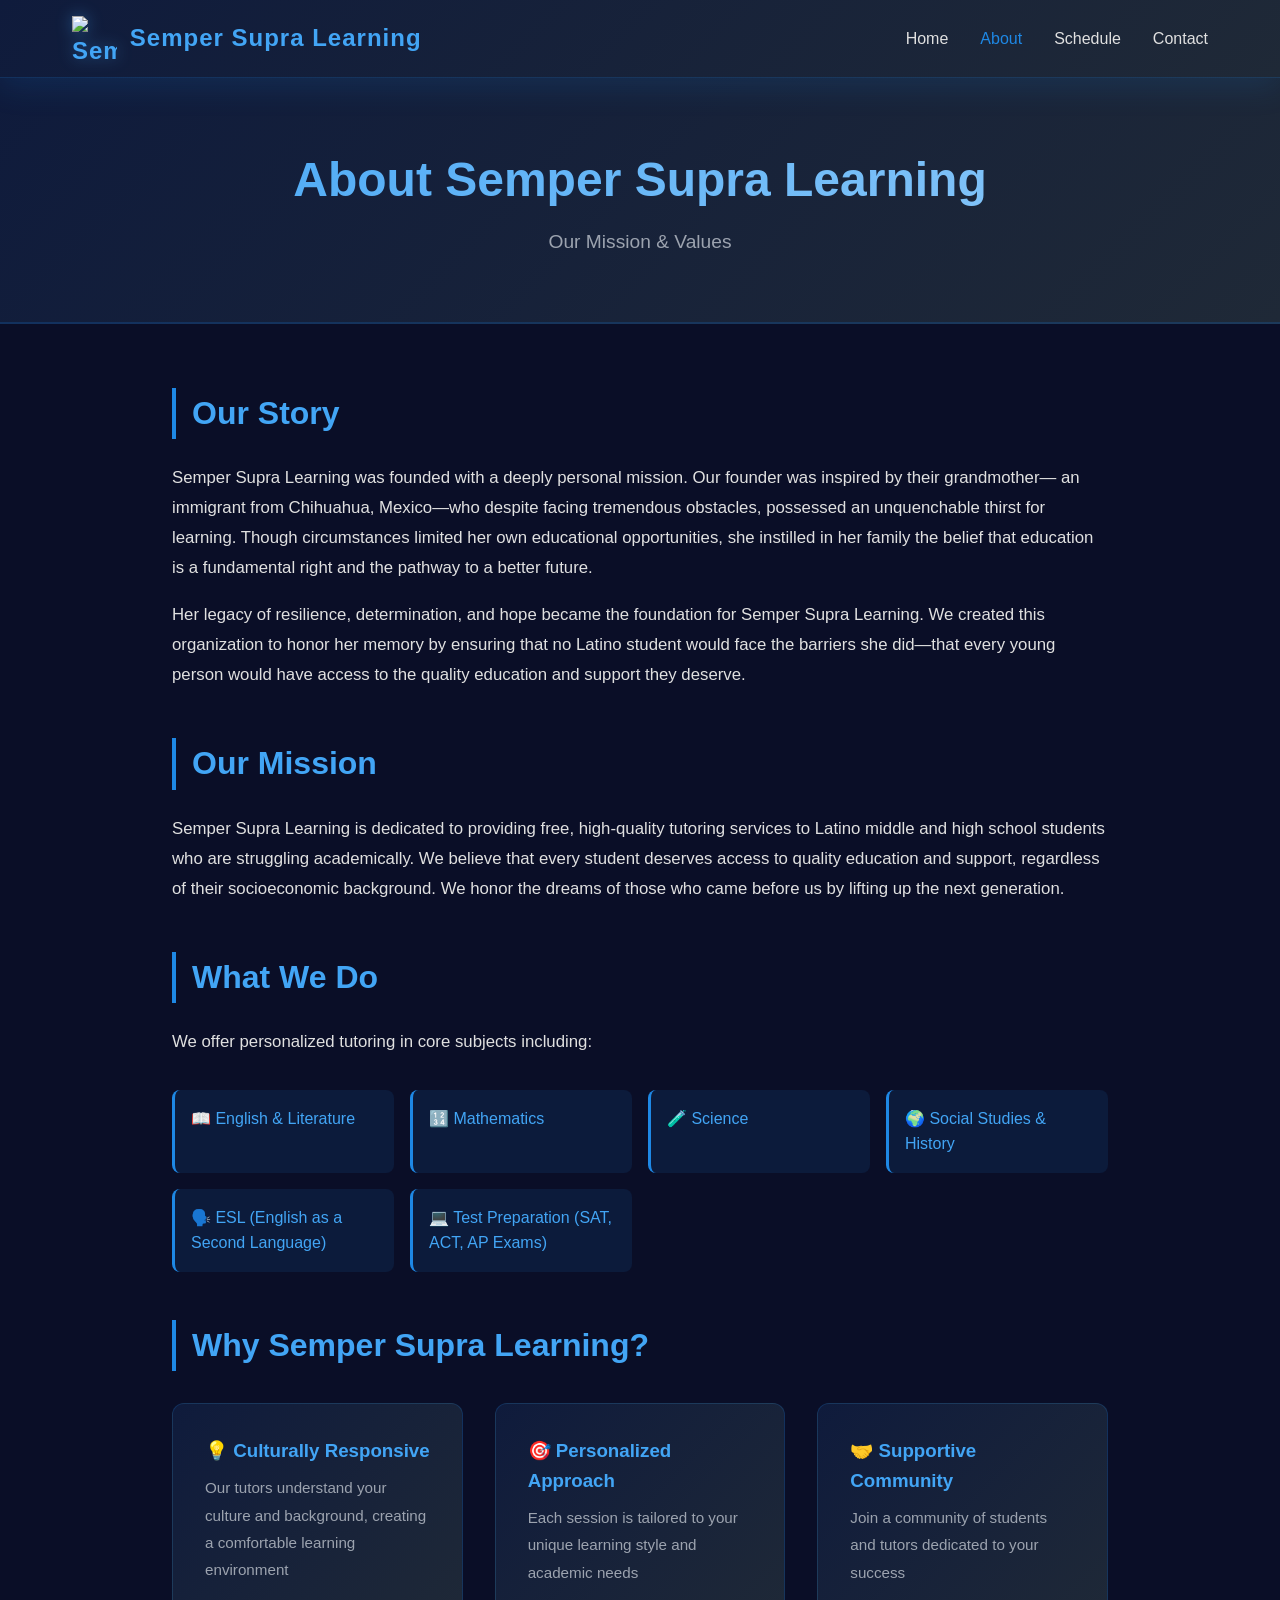
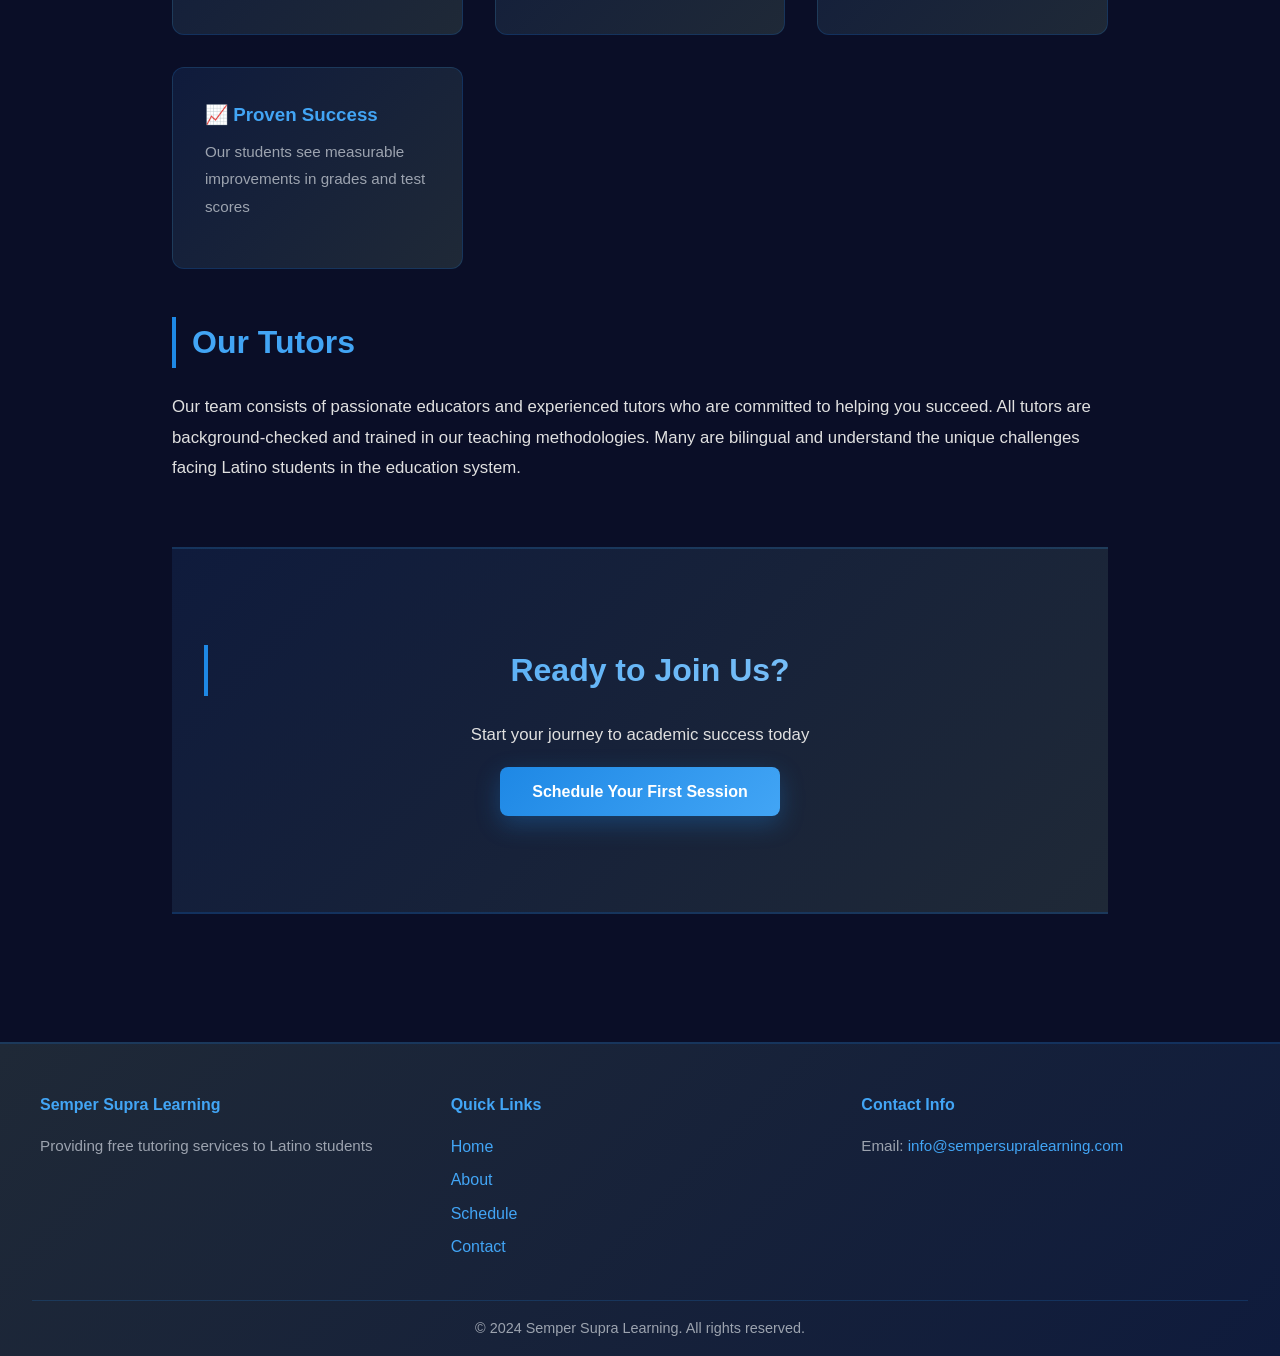
==== commit bffcac77: "Add custom SVG logo to index.html and about.html" ====
--- a/about.html
+++ b/about.html
@@ -12,7 +12,10 @@
     <nav class="navbar">
         <div class="nav-container">
             <div class="nav-logo">
-                <a href="index.html">🚀 Semper Supra Learning</a>
+                <a href="index.html">
+                    <img src="logo.svg" alt="Semper Supra Learning" class="logo-icon">
+                    Semper Supra Learning
+                </a>
             </div>
             <ul class="nav-menu">
                 <li class="nav-item"><a href="index.html" class="nav-link">Home</a></li>
--- a/styles.css
+++ b/styles.css
@@ -1,3 +1,27 @@
+.nav-logo a {
+    font-size: 1.5rem;
+    font-weight: 700;
+    color: var(--light-accent);
+    text-decoration: none;
+    transition: all 0.3s ease;
+    letter-spacing: 1px;
+    display: flex;
+    align-items: center;
+    gap: 0.8rem;
+}
+
+.logo-icon {
+    width: 45px;
+    height: 45px;
+    filter: drop-shadow(0 0 8px rgba(66, 165, 245, 0.4));
+    transition: all 0.3s ease;
+}
+
+.nav-logo a:hover .logo-icon {
+    filter: drop-shadow(0 0 15px rgba(66, 165, 245, 0.8));
+    transform: scale(1.1);
+}
+
 /* General Styles */
 * {
     margin: 0;
@@ -50,15 +74,6 @@
     padding: 0 2rem;
 }
 
-.nav-logo a {
-    font-size: 1.5rem;
-    font-weight: 700;
-    color: var(--light-accent);
-    text-decoration: none;
-    transition: all 0.3s ease;
-    letter-spacing: 1px;
-}
-
 .nav-logo a:hover {
     color: #64b5f6;
     text-shadow: 0 0 20px rgba(66, 165, 245, 0.5);
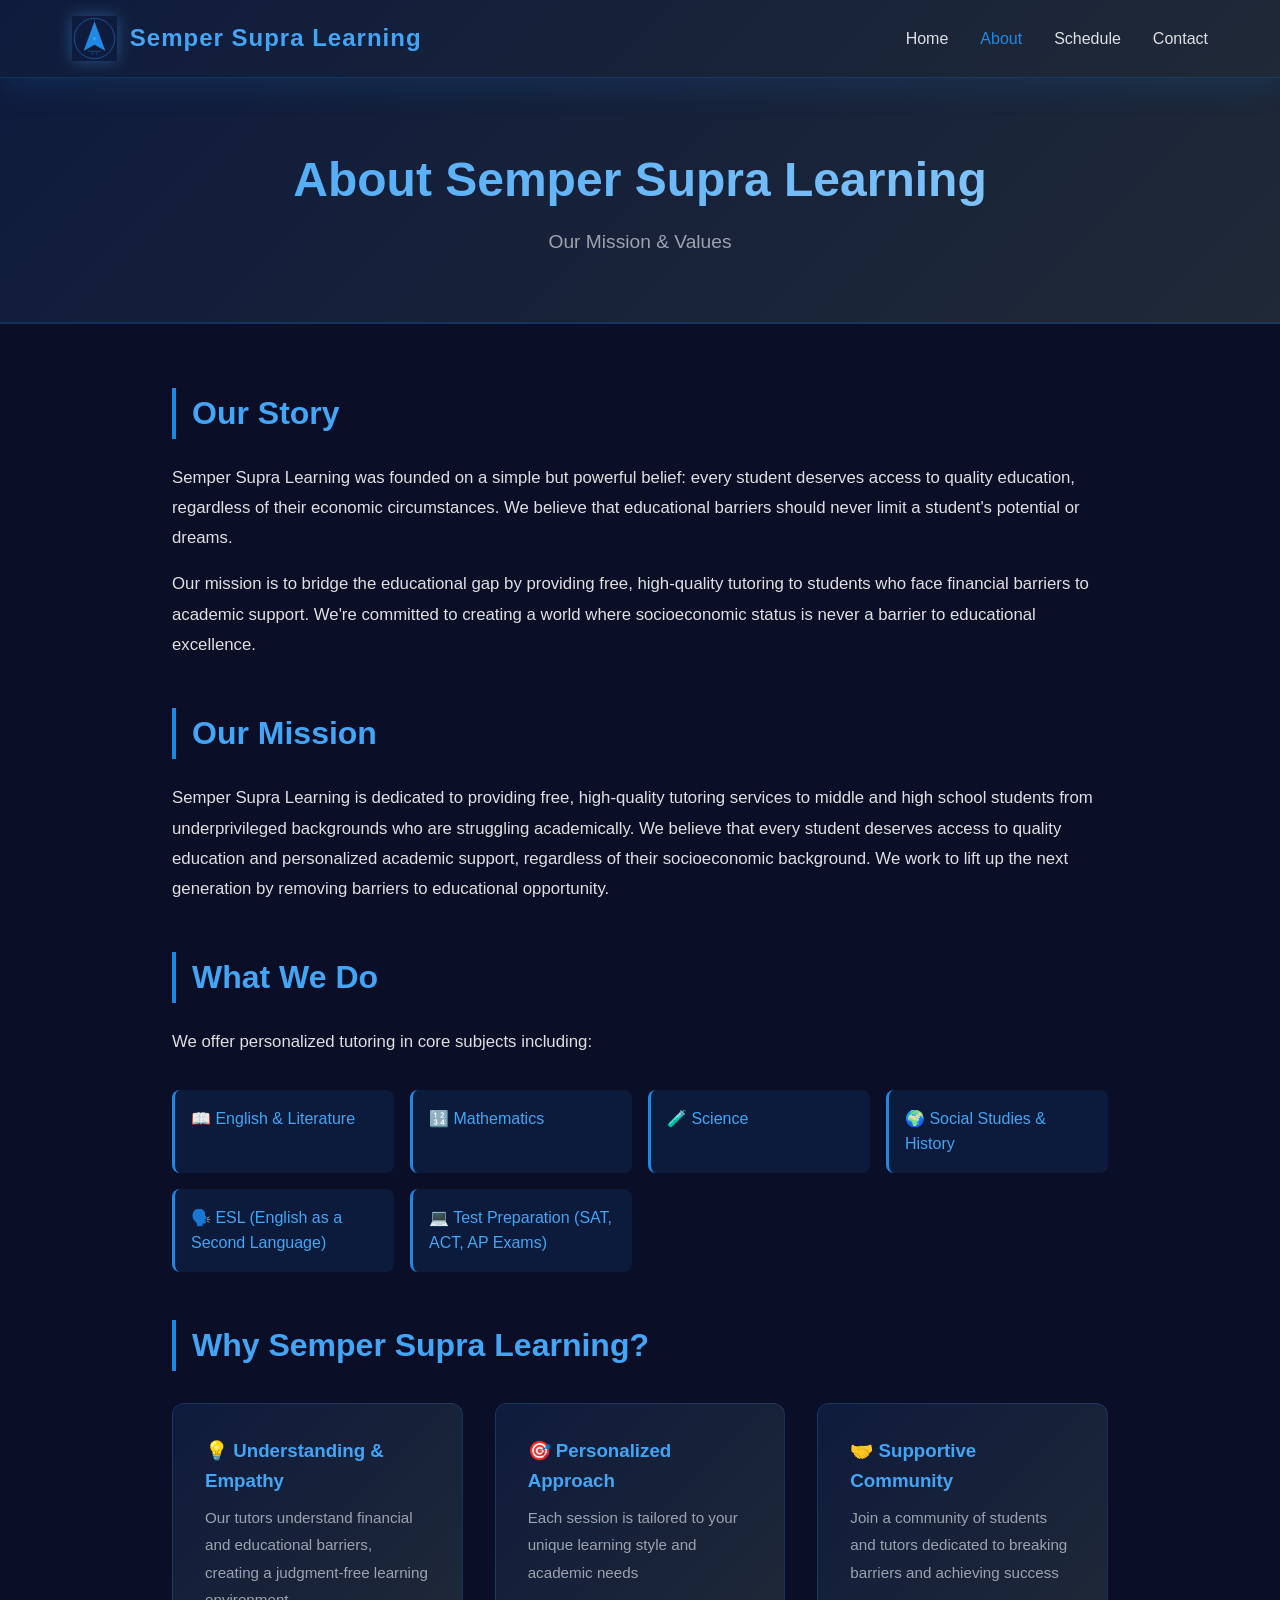
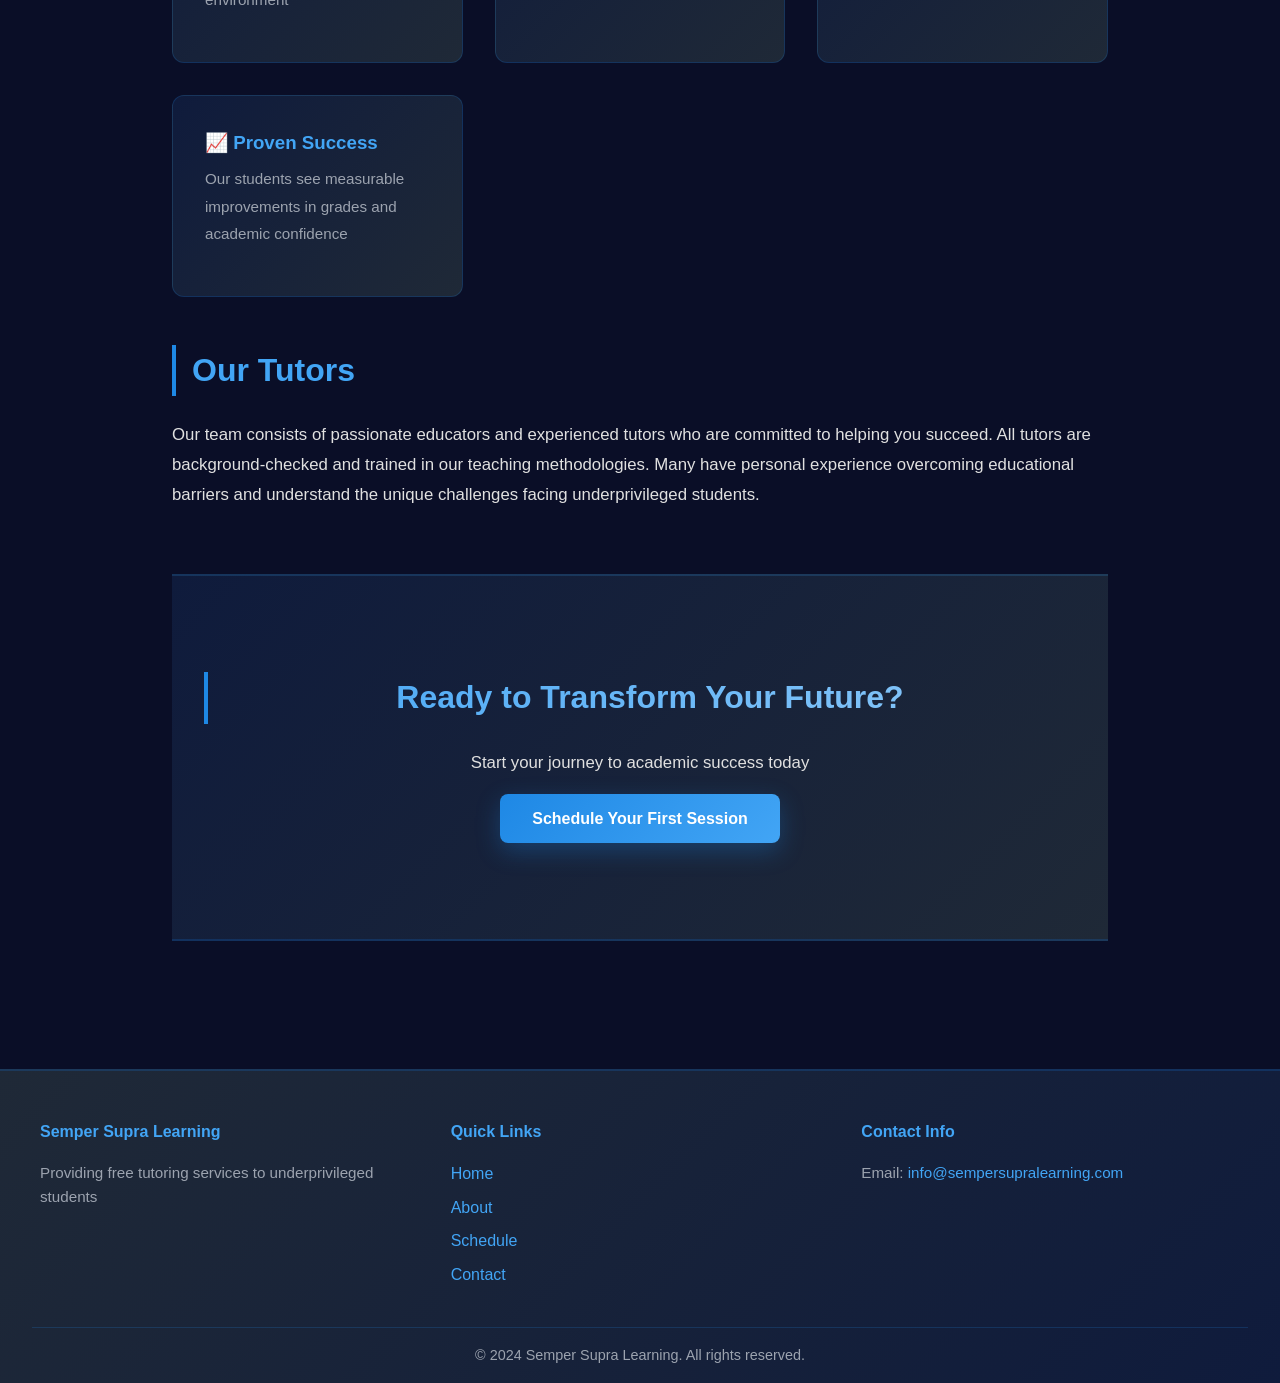
==== commit 16d0558d: "Update all pages to focus on underprivileged students instead of Latino-specific messaging" ====
--- a/about.html
+++ b/about.html
@@ -37,24 +37,22 @@
         <div class="about-section">
             <h2>Our Story</h2>
             <p>
-                Semper Supra Learning was founded with a deeply personal mission. Our founder was inspired by their grandmother—
-                an immigrant from Chihuahua, Mexico—who despite facing tremendous obstacles, possessed an unquenchable thirst for learning. 
-                Though circumstances limited her own educational opportunities, she instilled in her family the belief that education is 
-                a fundamental right and the pathway to a better future.
+                Semper Supra Learning was founded on a simple but powerful belief: every student deserves access to quality education, 
+                regardless of their economic circumstances. We believe that educational barriers should never limit a student's potential or dreams.
             </p>
             <p>
-                Her legacy of resilience, determination, and hope became the foundation for Semper Supra Learning. We created this 
-                organization to honor her memory by ensuring that no Latino student would face the barriers she did—that every young person 
-                would have access to the quality education and support they deserve.
+                Our mission is to bridge the educational gap by providing free, high-quality tutoring to students who face financial barriers 
+                to academic support. We're committed to creating a world where socioeconomic status is never a barrier to educational excellence.
             </p>
         </div>
 
         <div class="about-section">
             <h2>Our Mission</h2>
             <p>
-                Semper Supra Learning is dedicated to providing free, high-quality tutoring services to Latino middle and high school students 
-                who are struggling academically. We believe that every student deserves access to quality education and support, 
-                regardless of their socioeconomic background. We honor the dreams of those who came before us by lifting up the next generation.
+                Semper Supra Learning is dedicated to providing free, high-quality tutoring services to middle and high school students 
+                from underprivileged backgrounds who are struggling academically. We believe that every student deserves access to quality education 
+                and personalized academic support, regardless of their socioeconomic background. We work to lift up the next generation by removing 
+                barriers to educational opportunity.
             </p>
         </div>
 
@@ -77,8 +75,8 @@
             <h2>Why Semper Supra Learning?</h2>
             <div class="benefits-grid">
                 <div class="benefit-item">
-                    <h3>💡 Culturally Responsive</h3>
-                    <p>Our tutors understand your culture and background, creating a comfortable learning environment</p>
+                    <h3>💡 Understanding & Empathy</h3>
+                    <p>Our tutors understand financial and educational barriers, creating a judgment-free learning environment</p>
                 </div>
                 <div class="benefit-item">
                     <h3>🎯 Personalized Approach</h3>
@@ -86,11 +84,11 @@
                 </div>
                 <div class="benefit-item">
                     <h3>🤝 Supportive Community</h3>
-                    <p>Join a community of students and tutors dedicated to your success</p>
+                    <p>Join a community of students and tutors dedicated to breaking barriers and achieving success</p>
                 </div>
                 <div class="benefit-item">
                     <h3>📈 Proven Success</h3>
-                    <p>Our students see measurable improvements in grades and test scores</p>
+                    <p>Our students see measurable improvements in grades and academic confidence</p>
                 </div>
             </div>
         </div>
@@ -99,13 +97,13 @@
             <h2>Our Tutors</h2>
             <p>
                 Our team consists of passionate educators and experienced tutors who are committed to helping you succeed. 
-                All tutors are background-checked and trained in our teaching methodologies. Many are bilingual and understand 
-                the unique challenges facing Latino students in the education system.
+                All tutors are background-checked and trained in our teaching methodologies. Many have personal experience overcoming 
+                educational barriers and understand the unique challenges facing underprivileged students.
             </p>
         </div>
 
         <div class="about-section cta-section">
-            <h2>Ready to Join Us?</h2>
+            <h2>Ready to Transform Your Future?</h2>
             <p>Start your journey to academic success today</p>
             <a href="scheduling.html" class="btn btn-primary">Schedule Your First Session</a>
         </div>
@@ -116,7 +114,7 @@
         <div class="footer-content">
             <div class="footer-section">
                 <h4>Semper Supra Learning</h4>
-                <p>Providing free tutoring services to Latino students</p>
+                <p>Providing free tutoring services to underprivileged students</p>
             </div>
             <div class="footer-section">
                 <h4>Quick Links</h4>
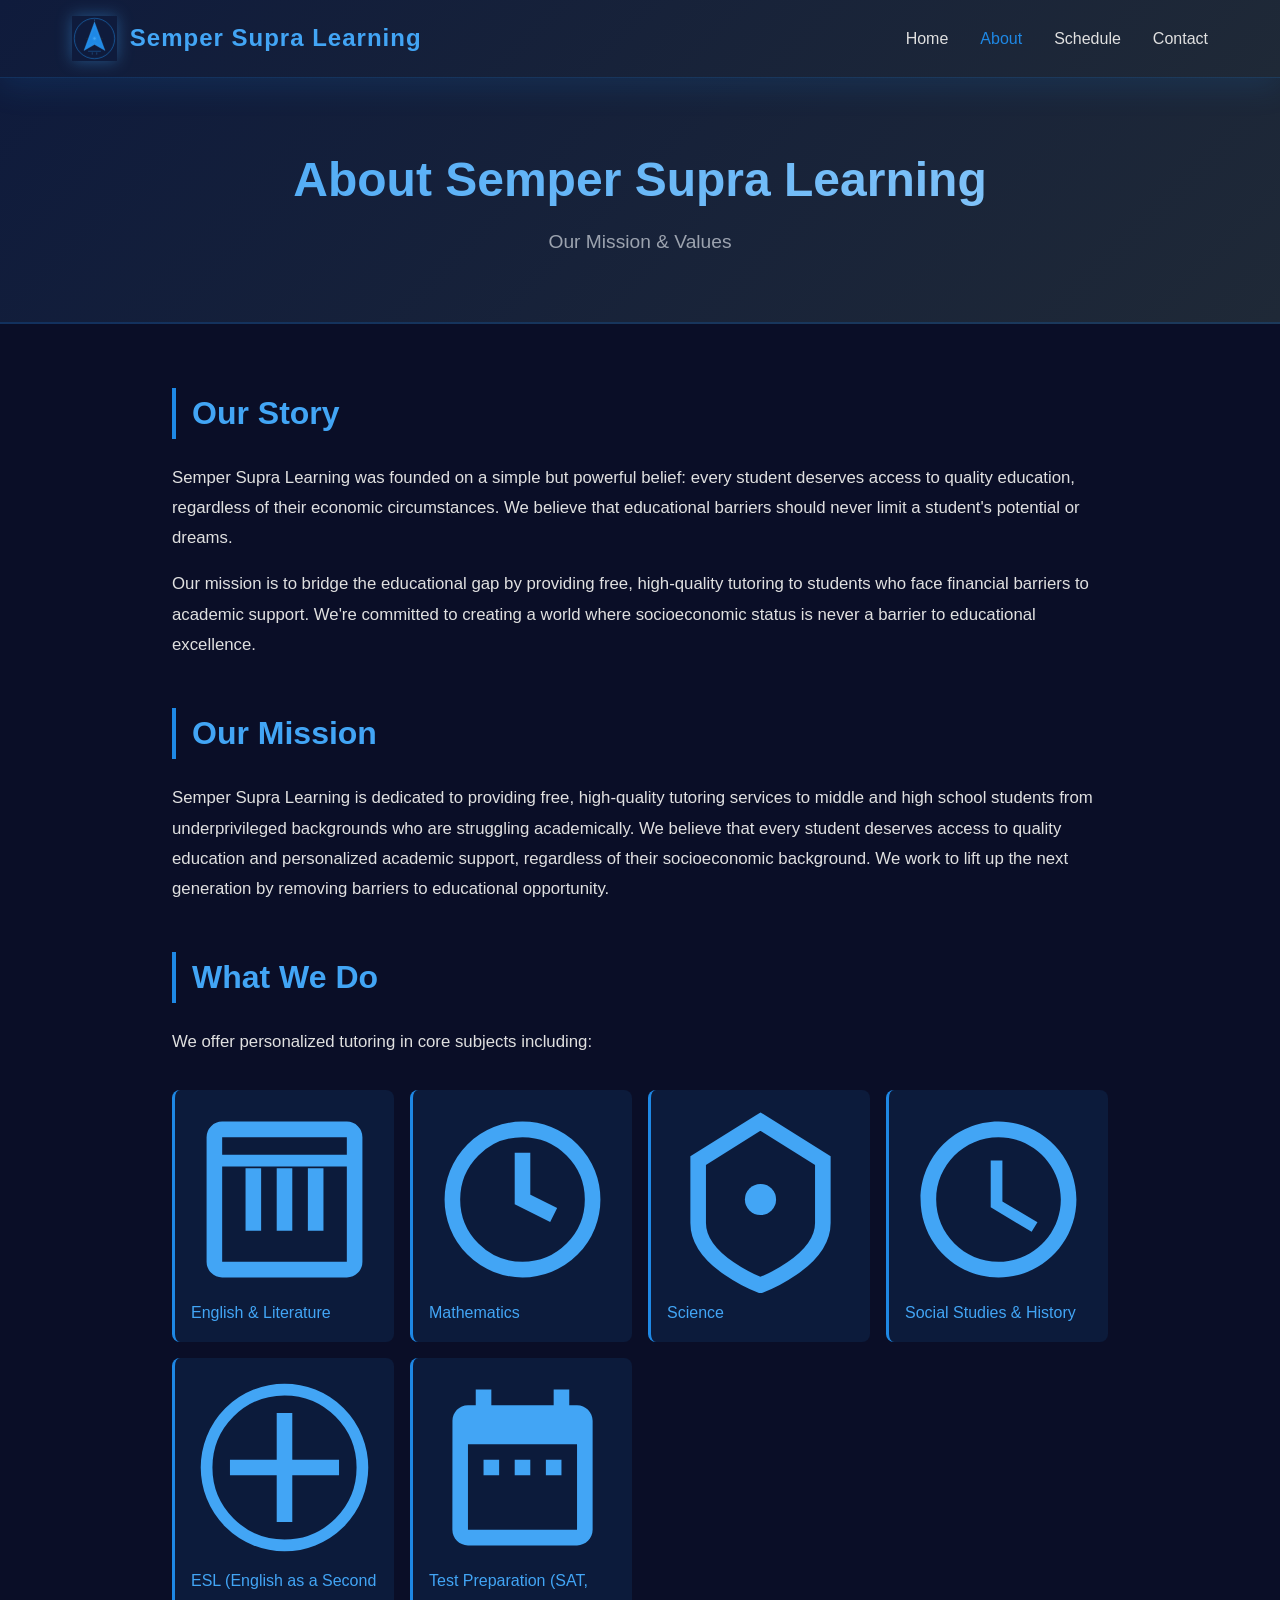
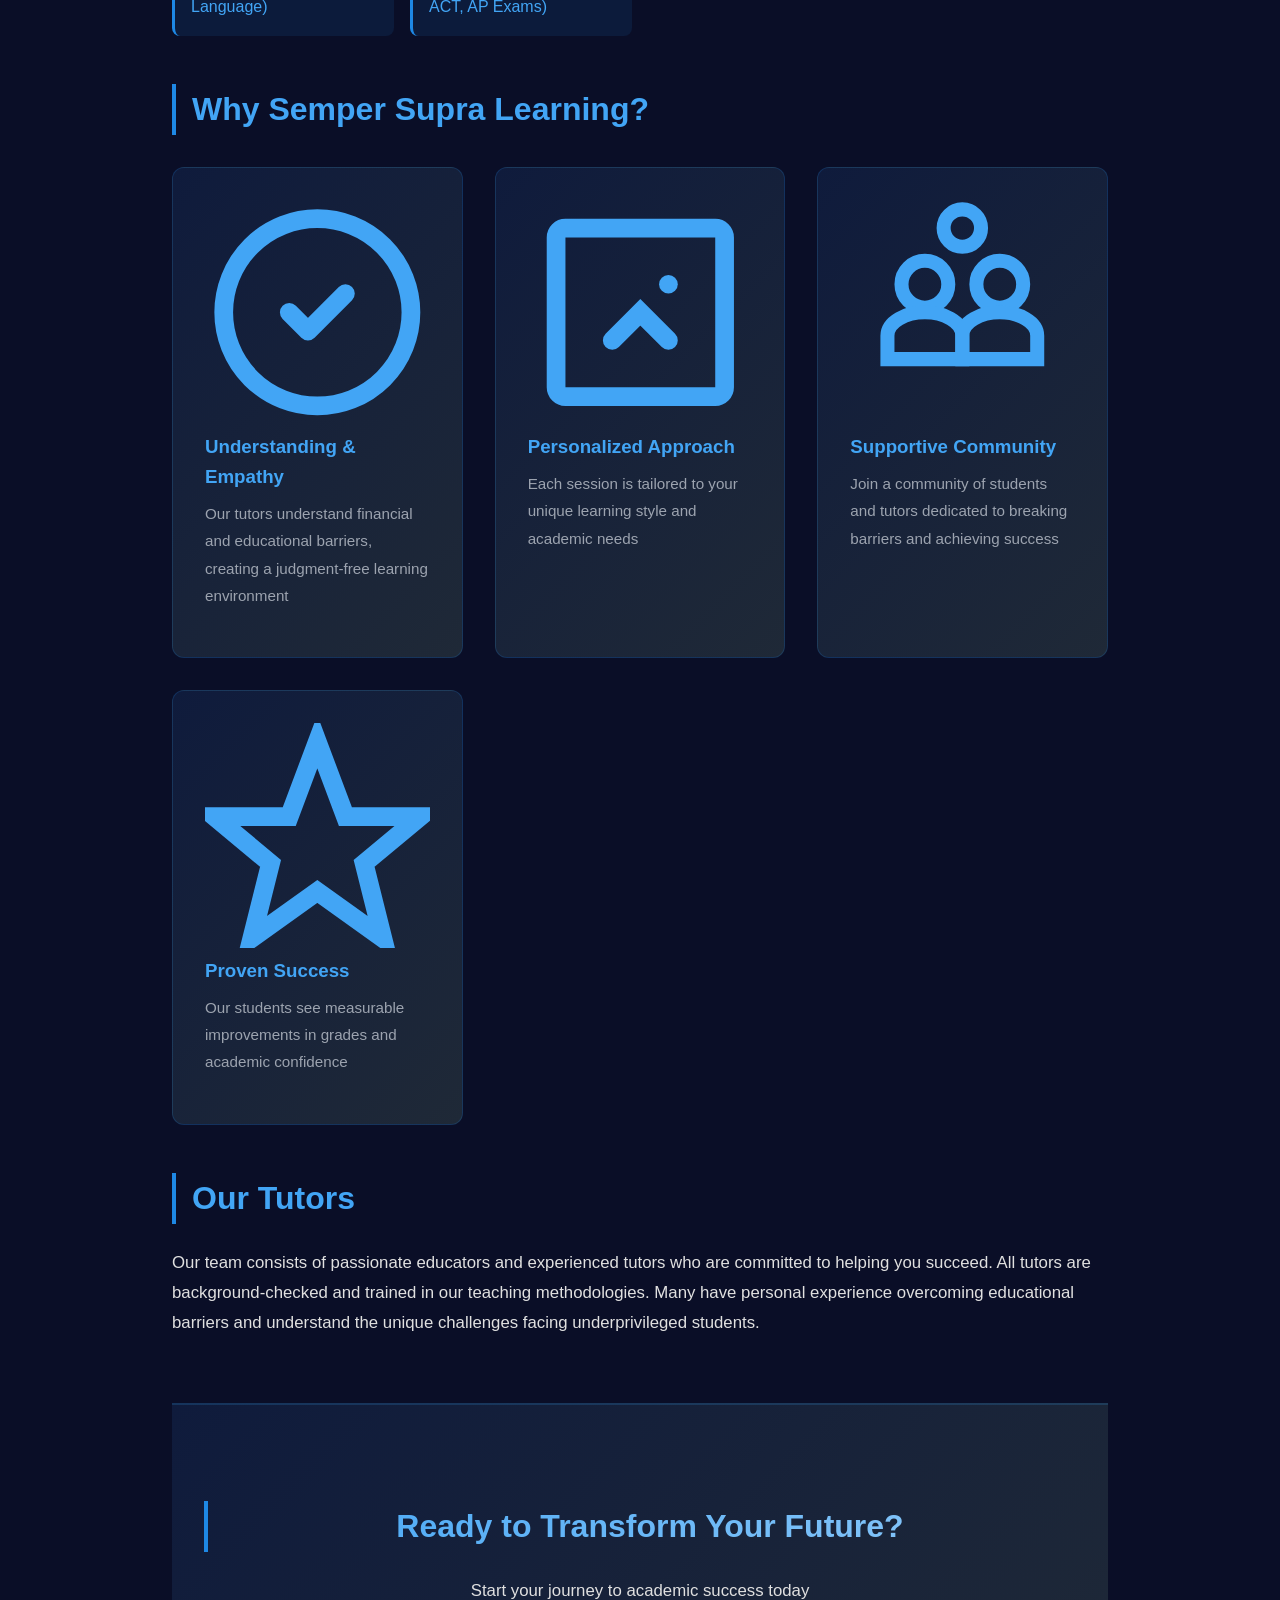
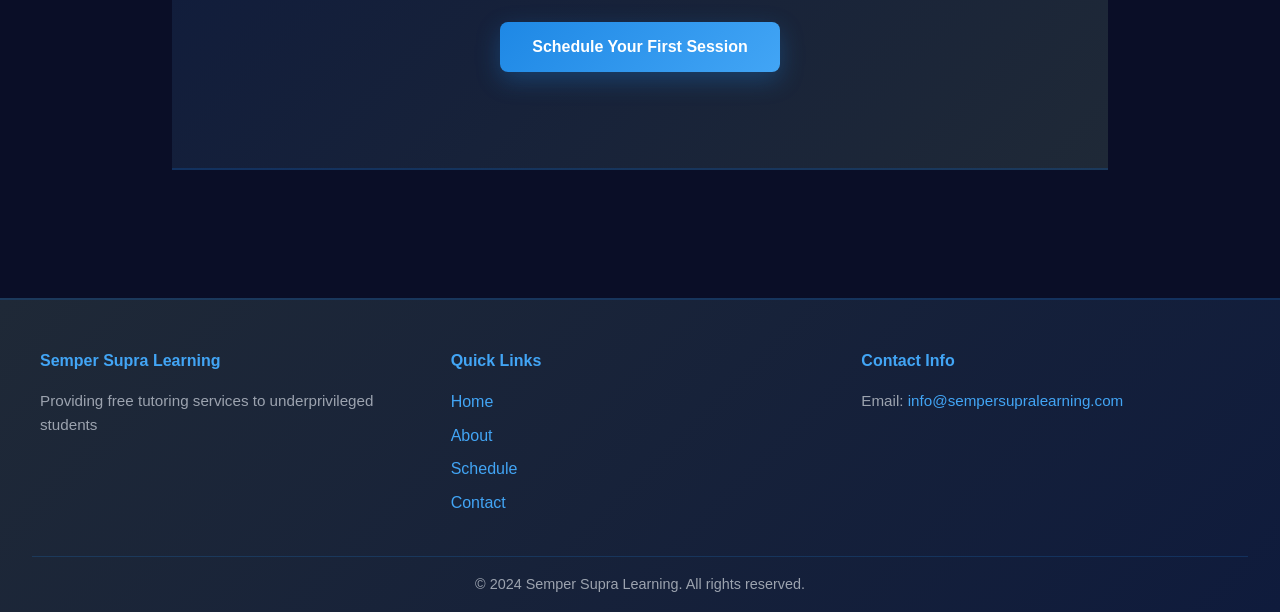
==== commit 732ff8fc: "Replace emojis with futuristic SVG icons on about.html" ====
--- a/about.html
+++ b/about.html
@@ -62,12 +62,12 @@
                 We offer personalized tutoring in core subjects including:
             </p>
             <ul class="subject-list">
-                <li>📖 English & Literature</li>
-                <li>🔢 Mathematics</li>
-                <li>🧪 Science</li>
-                <li>🌍 Social Studies & History</li>
-                <li>🗣️ ESL (English as a Second Language)</li>
-                <li>💻 Test Preparation (SAT, ACT, AP Exams)</li>
+                <li><svg class="icon-small" viewBox="0 0 24 24" xmlns="http://www.w3.org/2000/svg"><rect x="3" y="3" width="18" height="18" rx="1" fill="none" stroke="#42a5f5" stroke-width="2"/><line x1="8" y1="8" x2="8" y2="16" stroke="#42a5f5" stroke-width="2"/><line x1="12" y1="8" x2="12" y2="16" stroke="#42a5f5" stroke-width="2"/><line x1="16" y1="8" x2="16" y2="16" stroke="#42a5f5" stroke-width="2"/><line x1="3" y1="7" x2="21" y2="7" stroke="#42a5f5" stroke-width="1.5"/></svg> English & Literature</li>
+                <li><svg class="icon-small" viewBox="0 0 24 24" xmlns="http://www.w3.org/2000/svg"><g fill="none" stroke="#42a5f5" stroke-width="2"><circle cx="12" cy="12" r="9"/><path d="M12 6v6l4 2"/></g></svg> Mathematics</li>
+                <li><svg class="icon-small" viewBox="0 0 24 24" xmlns="http://www.w3.org/2000/svg"><path d="M12 2L4 7v8c0 5 8 8 8 8s8-3 8-8V7l-8-5z" fill="none" stroke="#42a5f5" stroke-width="2"/><circle cx="12" cy="12" r="2" fill="#42a5f5"/></svg> Science</li>
+                <li><svg class="icon-small" viewBox="0 0 24 24" xmlns="http://www.w3.org/2000/svg"><path d="M12 2C6.48 2 2 6.48 2 12s4.48 10 10 10 10-4.48 10-10S17.52 2 12 2zm0 18c-4.41 0-8-3.59-8-8s3.59-8 8-8 8 3.59 8 8-3.59 8-8 8z" fill="#42a5f5"/><path d="M12.5 7H11v6l5.25 3.15.75-1.23-4.5-2.67z" fill="#42a5f5"/></svg> Social Studies & History</li>
+                <li><svg class="icon-small" viewBox="0 0 24 24" xmlns="http://www.w3.org/2000/svg"><path d="M19 13h-6v6h-2v-6H5v-2h6V5h2v6h6v2z" fill="#42a5f5"/><circle cx="12" cy="12" r="10" fill="none" stroke="#42a5f5" stroke-width="1.5"/></svg> ESL (English as a Second Language)</li>
+                <li><svg class="icon-small" viewBox="0 0 24 24" xmlns="http://www.w3.org/2000/svg"><path d="M9 11H7v2h2v-2zm4 0h-2v2h2v-2zm4 0h-2v2h2v-2zm2-7h-1V2h-2v2H8V2H6v2H5c-1.11 0-1.99.9-1.99 2L3 20c0 1.1.89 2 2 2h14c1.1 0 2-.9 2-2V6c0-1.1-.9-2-2-2zm0 16H5V9h14v11z" fill="#42a5f5"/></svg> Test Preparation (SAT, ACT, AP Exams)</li>
             </ul>
         </div>
 
@@ -75,19 +75,23 @@
             <h2>Why Semper Supra Learning?</h2>
             <div class="benefits-grid">
                 <div class="benefit-item">
-                    <h3>💡 Understanding & Empathy</h3>
+                    <svg class="icon-medium" viewBox="0 0 24 24" xmlns="http://www.w3.org/2000/svg"><circle cx="12" cy="12" r="10" fill="none" stroke="#42a5f5" stroke-width="2"/><path d="M9 12l2 2 4-4" stroke="#42a5f5" stroke-width="2" fill="none" stroke-linecap="round" stroke-linejoin="round"/></svg>
+                    <h3>Understanding & Empathy</h3>
                     <p>Our tutors understand financial and educational barriers, creating a judgment-free learning environment</p>
                 </div>
                 <div class="benefit-item">
-                    <h3>🎯 Personalized Approach</h3>
+                    <svg class="icon-medium" viewBox="0 0 24 24" xmlns="http://www.w3.org/2000/svg"><rect x="3" y="3" width="18" height="18" rx="1" fill="none" stroke="#42a5f5" stroke-width="2"/><path d="M9 15l3-3 3 3" stroke="#42a5f5" stroke-width="2" fill="none" stroke-linecap="round"/><circle cx="15" cy="9" r="1" fill="#42a5f5"/></svg>
+                    <h3>Personalized Approach</h3>
                     <p>Each session is tailored to your unique learning style and academic needs</p>
                 </div>
                 <div class="benefit-item">
-                    <h3>🤝 Supportive Community</h3>
+                    <svg class="icon-medium" viewBox="0 0 24 24" xmlns="http://www.w3.org/2000/svg"><circle cx="8" cy="9" r="2.5" fill="none" stroke="#42a5f5" stroke-width="1.5"/><circle cx="16" cy="9" r="2.5" fill="none" stroke="#42a5f5" stroke-width="1.5"/><path d="M8 12c-2 0-4 1-4 2.5v2.5h8v-2.5c0-1.5-2-2.5-4-2.5z" fill="none" stroke="#42a5f5" stroke-width="1.5"/><path d="M16 12c-2 0-4 1-4 2.5v2.5h8v-2.5c0-1.5-2-2.5-4-2.5z" fill="none" stroke="#42a5f5" stroke-width="1.5"/><circle cx="12" cy="3" r="2" fill="none" stroke="#42a5f5" stroke-width="1.5"/></svg>
+                    <h3>Supportive Community</h3>
                     <p>Join a community of students and tutors dedicated to breaking barriers and achieving success</p>
                 </div>
                 <div class="benefit-item">
-                    <h3>📈 Proven Success</h3>
+                    <svg class="icon-medium" viewBox="0 0 24 24" xmlns="http://www.w3.org/2000/svg"><path d="M12 2L15 10H23L17 15L19 23L12 18L5 23L7 15L1 10H9L12 2Z" fill="none" stroke="#42a5f5" stroke-width="2"/></svg>
+                    <h3>Proven Success</h3>
                     <p>Our students see measurable improvements in grades and academic confidence</p>
                 </div>
             </div>
